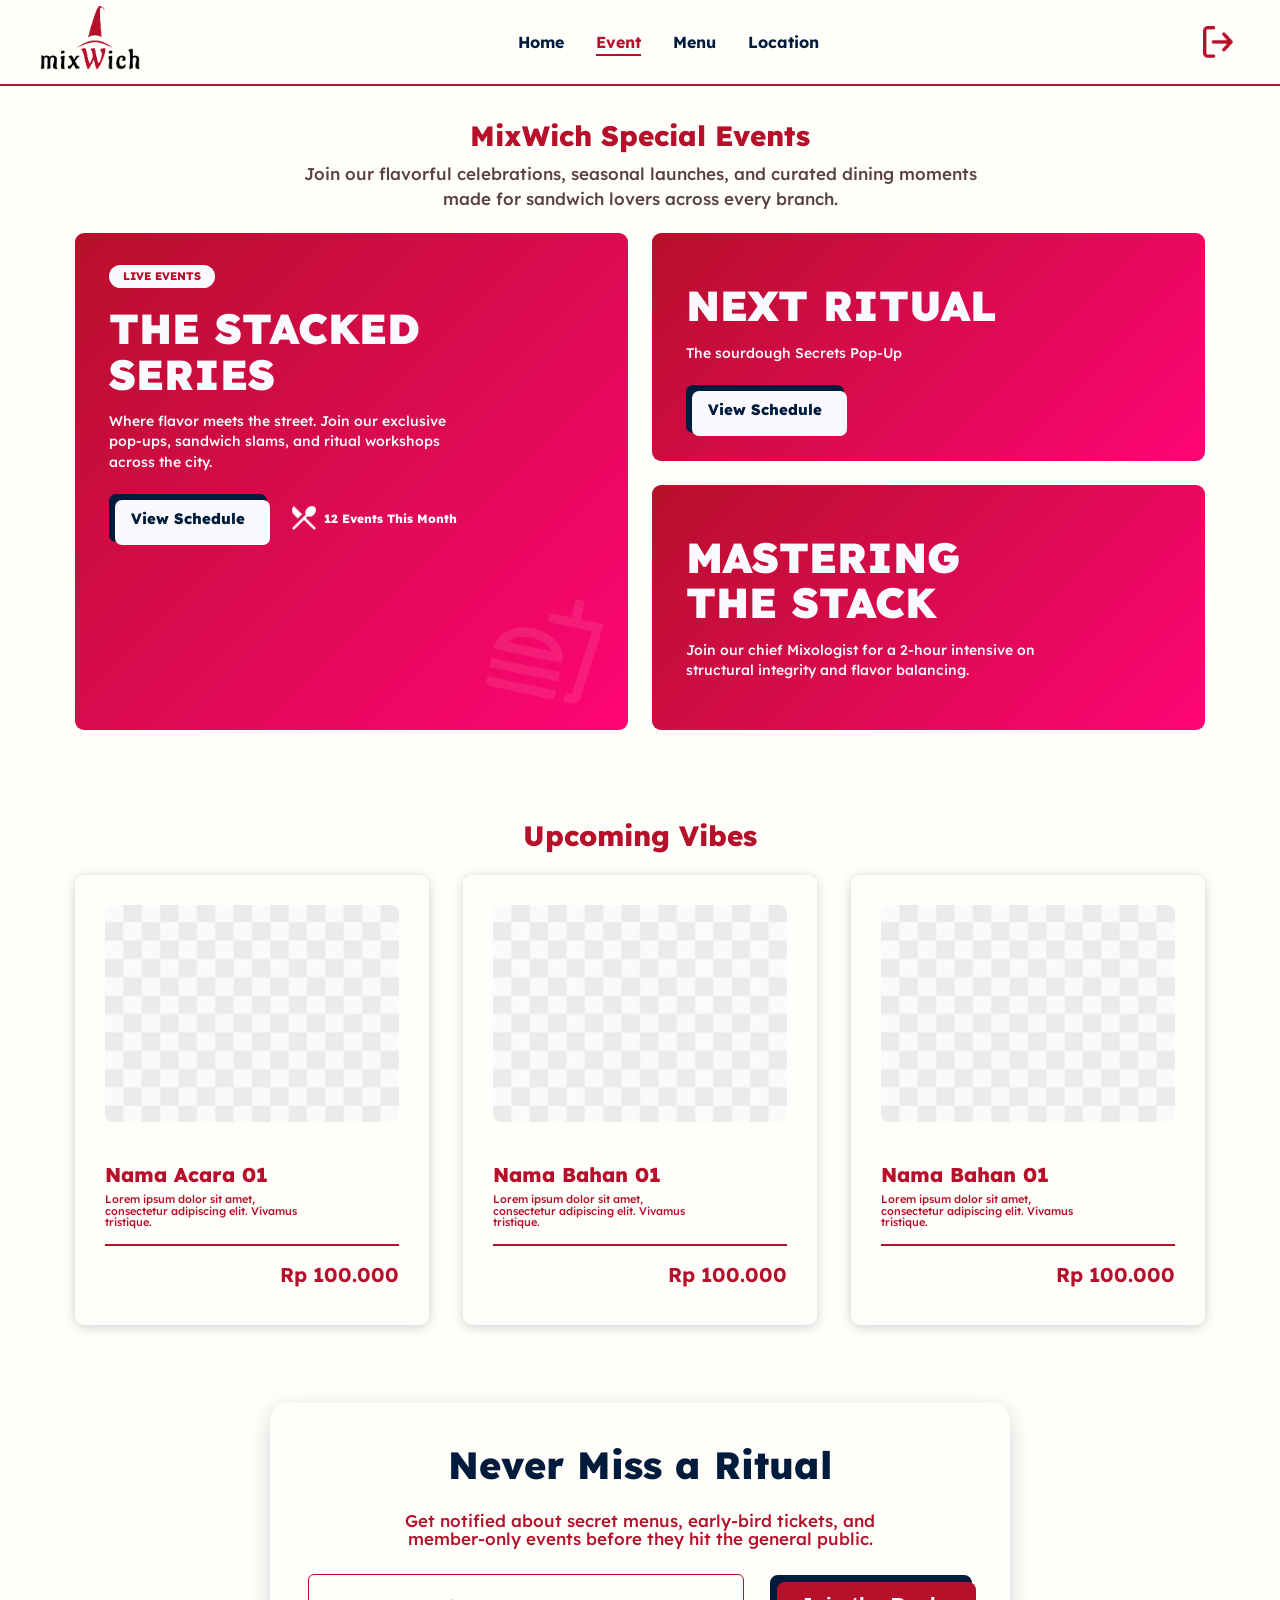
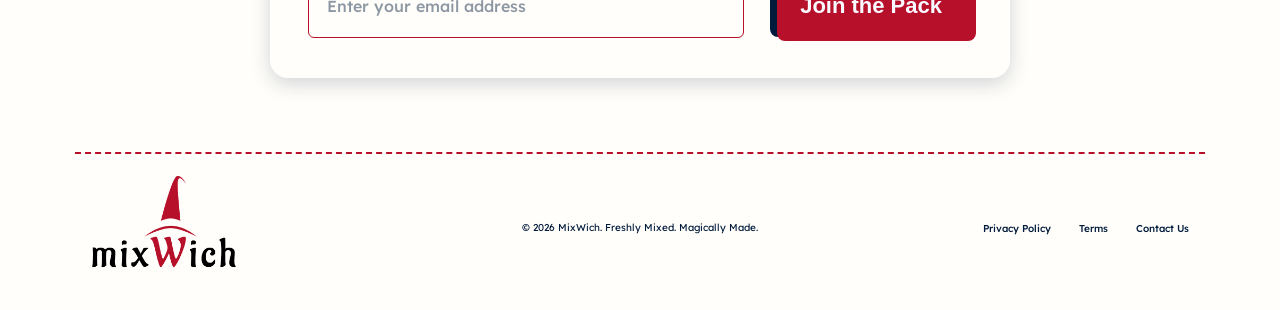
==== event.html @ 6c35c44c "first commit" ====
<!DOCTYPE html>
<html lang="en">
<head>
  <meta charset="UTF-8">
  <meta name="viewport" content="width=device-width, initial-scale=1.0">
  <title>MixWich</title>
  <link rel="icon" type="image/png" href="img/Logo.png">
  <link rel="stylesheet" href="style.css">
</head>
<body>
  <header class="site-header">
    <nav class="navbar" aria-label="Main navigation">
      <a class="brand" href="index.html" aria-label="MixWich home">
        <img src="img/Logo.png" alt="MixWich">
      </a>

      <ul class="nav-menu">
        <li><a href="index.html">Home</a></li>
        <li><a class="active" href="event.html" aria-current="page">Event</a></li>
        <li><a href="menu.html">Menu</a></li>
        <li><a href="location.html">Location</a></li>
      </ul>

      <a class="logout-link" href="login.html" aria-label="Logout">
        <img src="img/logout.png" alt="">
      </a>
    </nav>
  </header>

  <main>
    <section class="event-preview" aria-labelledby="event-preview-title">
      <div class="event-heading">
        <h2 id="event-preview-title">MixWich Special Events</h2>
        <p>
          Join our flavorful celebrations, seasonal launches, and curated dining
          moments made for sandwich lovers across every branch.
        </p>
      </div>

      <div class="event-grid">
        <article class="event-card event-card-featured">
          <span class="event-badge">Live Events</span>
          <h3>The Stacked Series</h3>
          <p>
            Where flavor meets the street. Join our exclusive pop-ups, sandwich
            slams, and ritual workshops across the city.
          </p>

          <div class="event-action-row">
            <a class="event-button" href="">View Schedule</a>
            <span class="event-note">
              <img src="img/feast.png" alt="">
              12 Events This Month
            </span>
          </div>

          <img class="event-deco" src="img/deco.png" alt="">
        </article>

        <article class="event-card">
          <h3>Next Ritual</h3>
          <p>
            The sourdough Secrets Pop-Up
          </p>
          <a class="event-button" href="">View Schedule</a>
        </article>

        <article class="event-card">
          <h3>Mastering<br>The Stack</h3>
          <p>
            Join our chief Mixologist for a 2-hour intensive on structural
            integrity and flavor balancing.
          </p>
        </article>
      </div>
    </section>

    <section class="event-list" aria-label="Available events">
        <div class="event-heading">
          <h2 id="upcoming-vibes-title">Upcoming Vibes</h2>
        </div>
      <div class="ingredient-grid eventpage">
        <article class="ingredient-card eventpage-cards">
          <img src="img/image.png" alt="Nama Bahan 01">
          <h3>Nama Acara 01</h3>
          <p>Lorem ipsum dolor sit amet, consectetur adipiscing elit. Vivamus tristique.</p>
          <hr>
          <p class="event-price">Rp 100.000</p>
        </article>
        <article class="ingredient-card eventpage-cards">
          <img src="img/image.png" alt="Nama Bahan 01">
          <h3>Nama Bahan 01</h3>
          <p>Lorem ipsum dolor sit amet, consectetur adipiscing elit. Vivamus tristique.</p>
          <hr>
          <p class="event-price">Rp 100.000</p>
        </article>
        <article class="ingredient-card eventpage-cards">
          <img src="img/image.png" alt="Nama Bahan 01">
          <h3>Nama Bahan 01</h3>
          <p>Lorem ipsum dolor sit amet, consectetur adipiscing elit. Vivamus tristique.</p>
          <hr>
          <p class="event-price">Rp 100.000</p>
        </article>
      </div>
    </section>

    <section class="ritual-signup" aria-labelledby="ritual-signup-title">
      <div class="ritual-card">
        <h2 id="ritual-signup-title">Never Miss a Ritual</h2>
        <p>
          Get notified about secret menus, early-bird tickets, and member-only
          events before they hit the general public.
        </p>

        <form class="ritual-form" action="">
          <label for="ritual-email">Email address</label>
          <input
            id="ritual-email"
            name="email"
            type="email"
            placeholder="Enter your email address"
            required
          >
          <button class="hero-button" type="submit">Join the Pack</button>
        </form>
      </div>
    </section>
  </main>

  <footer class="site-footer">
    <img src="img/Logo.png" alt="MixWich">
    <p>&copy; 2026 MixWich. Freshly Mixed. Magically Made.</p>
    <nav aria-label="Footer navigation">
      <a href="">Privacy Policy</a>
      <a href="">Terms</a>
      <a href="">Contact Us</a>
    </nav>
  </footer>

  <script src="script.js"></script>
</body>
</html>
---- style.css ----
@import url('https://fonts.googleapis.com/css2?family=Lexend:wght@100..900&display=swap');

:root {
  --color-primary: #B7102A;
  --color-primary-gradient: linear-gradient(135deg, #B7102A 0%, #FF0576 100%);
  --color-text: #001B3C;
  --color-surface: #F9F9FF;
  --color-background: #FFFEFA;
  --font-main: 'Lexend', sans-serif;
}

* {
  box-sizing: border-box;
  scroll-behavior: smooth;
}

body {
  margin: 0;
  padding-top: 86px;
  font-family: var(--font-main);
  color: var(--color-text);
  background: var(--color-background);
}

a {
  color: inherit;
  text-decoration: none;
}

.site-header {
  position: fixed;
  top: 0;
  left: 0;
  z-index: 100;
  width: 100%;
  background: var(--color-background);
}

.navbar {
  display: flex;
  align-items: center;
  justify-content: space-between;
  min-height: 86px;
  padding: 0 40px;
  background: var(--color-background);
  border-bottom: 2px solid var(--color-primary);
}

.brand {
  display: inline-flex;
  align-items: center;
}

.brand img {
  display: block;
  width: 100px;
  height: auto;
}

.nav-menu {
  display: flex;
  align-items: center;
  justify-content: center;
  gap: 32px;
  margin: 0;
  padding: 0;
  list-style: none;
}

.nav-menu a {
  position: relative;
  display: inline-flex;
  align-items: center;
  min-height: 44px;
  color: var(--color-text);
  font-size: 16px;
  font-weight: 700;
  transition: color 180ms ease;
}

.nav-menu a::after {
  position: absolute;
  left: 0;
  bottom: 8px;
  width: 100%;
  height: 2px;
  content: "";
  background: var(--color-primary);
  transform: scaleX(0);
  transform-origin: center;
  transition: transform 180ms ease;
}

.nav-menu a:hover,
.nav-menu a:focus-visible,
.nav-menu a.active {
  color: var(--color-primary);
}

.nav-menu a:hover::after,
.nav-menu a:focus-visible::after,
.nav-menu a.active::after {
  transform: scaleX(1);
}

.logout-link {
  display: inline-flex;
  align-items: center;
  justify-content: center;
  width: 44px;
  height: 44px;
  border-radius: 6px;
}

.logout-link img {
  display: block;
  width: 32px;
  height: 32px;
  object-fit: contain;
}

.hero {
  display: grid;
  grid-template-columns: minmax(280px, 0.95fr) minmax(360px, 1.05fr);
  align-items: center;
  gap: 56px;
  min-height: calc(100vh - 86px);
  padding: 54px 72px 64px;
  background: var(--color-background);
}

.hero-content {
  max-width: 520px;
}

.hero-logo {
  display: block;
  width: 240px;
  height: auto;
  margin-bottom: 22px;
}

.hero h1 {
  margin: 0 0 12px;
  color: var(--color-text);
  font-size: clamp(44px, 5vw, 70px);
  line-height: 0.98;
  font-weight: 800;
  letter-spacing: 0;
}

.hero p {
  max-width: 520px;
  margin: 0 0 50px;
  color: #5a4141;
  font-size: 17px;
  line-height: 1.55;
  font-weight: 400;
}

.hero-button {
  position: relative;
  z-index: 0;
  display: inline-flex;
  align-items: center;
  justify-content: center;
  min-width: 196px;
  min-height: 60px;
  padding: 16px 28px;
  border: 2px solid var(--color-text);
  border-radius: 8px;
  color: var(--color-surface);
  background: var(--color-text);
  font-size: 22px;
  font-weight: 800;
  isolation: isolate;
  transition: transform 180ms ease;
}

.hero-button::after {
  position: absolute;
  inset: 5px -6px -6px 5px;
  z-index: -1;
  border-radius: 8px;
  content: "";
  background: var(--color-primary);
  transition: transform 180ms ease;
}

.hero-button:hover,
.hero-button:focus-visible {
  transform: translate(2px, 2px);
}

.hero-button:hover::after,
.hero-button:focus-visible::after {
  transform: translate(-3px, -3px);
}

.hero-visual {
  position: relative;
  display: flex;
  align-items: center;
  justify-content: center;
  min-height: 520px;
}

.hero-frame {
  position: relative;
  width: min(100%, 480px);
  aspect-ratio: 0.78;
  border: 6px solid var(--color-primary);
  border-radius: 24px;
  background: var(--color-primary-gradient);
  overflow: hidden;
}

.hero-frame::before {
  position: absolute;
  inset: 10px;
  border: 5px solid var(--color-surface);
  border-radius: 16px;
  content: "";
}

.hero-frame img {
  position: absolute;
  right: -16%;
  bottom: -2%;
  z-index: 1;
  width: 122%;
  height: 108%;
  object-fit: cover;
  object-position: center bottom;
}

.hero-bubble {
  position: absolute;
  z-index: 2;
  display: block;
  border-radius: 50%;
  background: radial-gradient(circle at 34% 35%, #ff0576 0 18%, #e6005a 42%, #c90035 100%);
}

.hero-bubble-large {
  right: 6%;
  bottom: 4%;
  width: 158px;
  height: 158px;
  box-shadow: 0 0 0 12px #ff0576;
}

.hero-bubble-medium {
  left: 9%;
  top: 23%;
  width: 112px;
  height: 112px;
  box-shadow: 0 0 0 14px #e6005a;
}

.hero-bubble-small {
  left: 18%;
  bottom: 22%;
  width: 50px;
  height: 50px;
  box-shadow: 0 0 0 10px #e6005a;
}

.about {
  padding: 72px 24px 76px;
  background: var(--color-background);
}

.about-content {
  max-width: 860px;
  margin: 0 auto;
  text-align: center;
}

.about-logo {
  display: block;
  width: min(330px, 72vw);
  height: auto;
  margin: 0 auto 34px;
}

.about h2 {
  position: absolute;
  width: 1px;
  height: 1px;
  margin: -1px;
  padding: 0;
  overflow: hidden;
  clip: rect(0, 0, 0, 0);
  white-space: nowrap;
  border: 0;
}

.about p {
  max-width: 800px;
  margin: 0 auto 30px;
  color: #5a4141;
  font-size: 18px;
  line-height: 1.45;
  font-weight: 500;
}

.about-badges {
  display: flex;
  flex-wrap: wrap;
  justify-content: center;
  gap: 18px 16px;
}

.about-badges span {
  display: inline-flex;
  align-items: center;
  justify-content: center;
  min-height: 56px;
  padding: 14px 28px;
  border-radius: 5px;
  color: var(--color-surface);
  background: var(--color-primary-gradient);
  box-shadow: 0 8px 16px rgba(183, 16, 42, 0.16);
  font-size: 20px;
  font-weight: 800;
  transition: transform 180ms ease, box-shadow 180ms ease, filter 180ms ease;
}

.about-badges span:hover,
.about-badges span:focus-visible {
  transform: translateY(-4px) scale(1.02);
  box-shadow: 0 12px 22px rgba(183, 16, 42, 0.24);
  filter: saturate(1.08);
}

.menu-preview {
  padding: 34px 40px 86px;
  background: var(--color-background);
}

.menu-preview h2 {
  max-width: 1130px;
  margin: 0 auto 22px;
  color: var(--color-primary);
  font-size: 28px;
  line-height: 1.15;
  font-weight: 800;
}

.recommendation-grid {
  display: grid;
  grid-template-columns: repeat(2, minmax(280px, 1fr));
  gap: 24px 38px;
  max-width: 1130px;
  margin: 0 auto 30px;
}

.recommendation-card {
  position: relative;
  display: grid;
  grid-template-columns: 110px 1fr 28px;
  align-items: center;
  gap: 18px;
  min-height: 130px;
  padding: 16px 18px;
  border-radius: 8px;
  color: var(--color-surface);
  background: var(--color-primary);
  transition: transform 180ms ease, box-shadow 180ms ease;
}

.recommendation-card:hover {
  transform: translateY(-3px);
  box-shadow: 0 12px 22px rgba(183, 16, 42, 0.2);
}

.recommendation-card img {
  display: block;
  width: 110px;
  height: 96px;
  object-fit: cover;
}

.recommendation-card h3,
.ingredient-card h3 {
  margin: 0;
  font-size: 20px;
  line-height: 1.1;
  font-weight: 800;
  padding-top: 20px;
}

.recommendation-card p {
  margin: 8px 0 0;
  max-width: 230px;
  font-size: 11px;
  line-height: 1.05;
  font-weight: 500;
}

.recommendation-card a {
  display: inline-flex;
  align-items: center;
  justify-content: center;
  width: 28px;
  height: 38px;
  transition: transform 180ms ease;
}

.recommendation-card a:hover,
.recommendation-card a:focus-visible {
  transform: translateX(3px);
}

.recommendation-card a span {
  display: block;
  width: 0;
  height: 0;
  border-top: 9px solid transparent;
  border-bottom: 9px solid transparent;
  border-left: 13px solid var(--color-surface);
}

.menu-preview .craft-title {
  margin-top: 20px;
  margin-bottom: 18px;
}

.ingredient-grid {
  display: grid;
  grid-template-columns: repeat(3, minmax(190px, 1fr));
  gap: 26px 34px;
  max-width: 1130px;
  margin: 0 auto;
}

.ingredient-card {
  min-height: 450px;
  padding: 30px;
  border-radius: 9px;
  color: var(--color-primary);
  background: var(--color-background);
  box-shadow: 0 2px 11px rgba(0, 27, 60, 0.2);
  transition: transform 180ms ease, box-shadow 180ms ease;
}

.ingredient-card:hover {
  transform: translateY(-4px);
  box-shadow: 0 12px 22px rgba(0, 27, 60, 0.18);
}

.ingredient-card img {
  display: block;
  width: 100%;
  aspect-ratio: 1.35;
  margin-bottom: 22px;
  border-radius: 8px;
  object-fit: cover;
}

.ingredient-card p {
  max-width: 210px;
  margin: 8px 0 0;
  font-size: 11px;
  line-height: 1.05;
  font-weight: 500;
}

.event-preview {
  padding: 34px 40px 90px;
  background: var(--color-background);
}

.event-heading {
  max-width: 1130px;
  margin: 0 auto 22px;
  text-align: center;
}

.event-heading h2 {
  margin: 0 0 10px;
  color: var(--color-primary);
  font-size: 28px;
  line-height: 1.15;
  font-weight: 800;
  text-align: center;
}

.event-heading p {
  max-width: 680px;
  margin: auto;
  color: #5a4141;
  font-size: 17px;
  line-height: 1.45;
  font-weight: 500;
}

.event-grid {
  display: grid;
  grid-template-columns: minmax(330px, 1fr) minmax(330px, 1fr);
  grid-template-rows: repeat(2, minmax(170px, auto));
  gap: 24px;
  max-width: 1130px;
  margin: 0 auto;
}

.event-card {
  position: relative;
  display: flex;
  flex-direction: column;
  justify-content: flex-start;
  min-height: 172px;
  padding: 32px 34px 28px;
  overflow: hidden;
  border-radius: 9px;
  color: var(--color-surface);
  background: var(--color-primary-gradient);
  transition: transform 180ms ease, box-shadow 180ms ease;
}

.event-card:hover {
  transform: translateY(-4px);
  box-shadow: 0 14px 24px rgba(183, 16, 42, 0.22);
}

.event-card-featured {
  grid-row: span 2;
  min-height: 368px;
  background: var(--color-primary-gradient);
}

.event-badge {
  align-self: flex-start;
  padding: 6px 14px;
  border-radius: 999px;
  color: var(--color-primary);
  background: var(--color-surface);
  font-size: 11px;
  line-height: 1;
  font-weight: 800;
  text-transform: uppercase;
}

.event-card h3 {
  position: relative;
  z-index: 1;
  margin: 18px 0 14px;
  color: var(--color-surface);
  font-size: clamp(30px, 4vw, 42px);
  line-height: 1.08;
  font-weight: 900;
  text-transform: uppercase;
}

.event-card p {
  position: relative;
  z-index: 1;
  max-width: 360px;
  margin: 0 0 22px;
  font-size: 14px;
  line-height: 1.45;
  font-weight: 500;
}

.event-action-row {
  position: relative;
  z-index: 1;
  display: flex;
  align-items: center;
  gap: 25px;
}

.event-button {
  position: relative;
  z-index: 0;
  display: inline-flex;
  align-items: center;
  justify-content: center;
  min-height: 48px;
  min-width: 156px;
  padding: 12px 20px;
  border: 2px solid var(--color-text);
  border-radius: 7px;
  color: var(--color-text);
  background: var(--color-text);
  font-size: 15px;
  font-weight: 800;
  isolation: isolate;
  transition: transform 180ms ease;
}

.event-card > .event-button {
  align-self: flex-start;
  margin-top: auto;
}

.event-button::after {
  position: absolute;
  inset: 4px -5px -5px 4px;
  z-index: -1;
  border-radius: 7px;
  content: "";
  background: var(--color-surface);
  transition: transform 180ms ease;
}

.event-button:hover,
.event-button:focus-visible {
  transform: translate(2px, 2px);
}

.event-button:hover::after,
.event-button:focus-visible::after {
  transform: translate(-3px, -3px);
}

.event-note {
  display: inline-flex;
  align-items: center;
  gap: 8px;
  color: var(--color-surface);
  font-size: 12px;
  font-weight: 800;
}

.event-note img {
  width: 24px;
  height: 24px;
  object-fit: contain;
}

.event-deco {
  position: absolute;
  right: 16px;
  bottom: 18px;
  width: 132px;
  opacity: 0.35;
  height: auto;
  pointer-events: none;
}

.location-preview {
  position: relative;
  display: grid;
  grid-template-columns: auto minmax(0, 1130px) auto;
  align-items: center;
  gap: 14px;
  padding: 20px 0 76px;
  overflow: hidden;
  background: var(--color-background);
}

.location-carousel {
  display: flex;
  gap: 38px;
  min-width: 0;
  margin: 0;
  padding: 0 16px 16px;
  overflow-x: auto;
  scroll-snap-type: x mandatory;
  scrollbar-width: none;
}

.location-carousel::-webkit-scrollbar {
  display: none;
}

.location-card {
  display: grid;
  grid-template-columns: minmax(220px, 1.05fr) minmax(180px, 0.9fr);
  align-items: center;
  gap: 34px;
  flex: 0 0 min(700px, 84vw);
  min-height: 230px;
  padding: 28px;
  border-radius: 13px;
  background: var(--color-background);
  box-shadow: 0 4px 16px rgba(0, 27, 60, 0.18);
  scroll-snap-align: start;
  transition: transform 180ms ease, box-shadow 180ms ease;
}

.carousel-button {
  position: relative;
  z-index: 1;
  display: inline-flex;
  align-items: center;
  justify-content: center;
  width: 44px;
  height: 44px;
  border: 2px solid var(--color-primary);
  border-radius: 999px;
  color: var(--color-primary);
  background: var(--color-background);
  cursor: pointer;
  transition: transform 180ms ease, background 180ms ease;
}

.carousel-button:hover,
.carousel-button:focus-visible {
  transform: translateY(-2px);
  background: var(--color-surface);
}

.carousel-button span {
  display: block;
  width: 11px;
  height: 11px;
  border-top: 3px solid currentColor;
  border-right: 3px solid currentColor;
}

.carousel-button-prev {
  justify-self: end;
}

.carousel-button-prev span {
  transform: rotate(-135deg);
}

.carousel-button-next {
  justify-self: start;
}

.carousel-button-next span {
  transform: rotate(45deg);
}

.location-page {
  max-width: 1130px;
  margin: 0 auto;
  padding: 48px 24px 70px;
  background: var(--color-background);
}

.location-page h1 {
  margin: 0 0 44px;
  color: #970057;
  font-size: 34px;
  line-height: 1.1;
  font-weight: 800;
}

.location-page-list {
  display: grid;
  gap: 28px;
}

.location-page-card {
  padding: 28px;
  border-radius: 12px;
  background: var(--color-background);
  box-shadow: 0 4px 14px rgba(0, 27, 60, 0.18);
  transition: transform 180ms ease, box-shadow 180ms ease;
}

.location-page-card:hover {
  transform: translateY(-3px);
  box-shadow: 0 14px 24px rgba(0, 27, 60, 0.16);
}

.location-page-card > img {
  display: block;
  width: 100%;
  aspect-ratio: 4.2;
  border-radius: 14px;
  object-fit: cover;
}

.location-page-info {
  padding-top: 22px;
  color: var(--color-primary);
}

.location-page-info h2 {
  margin: 0 0 18px;
  font-size: 24px;
  line-height: 1.1;
  font-weight: 800;
}

.location-page-info p {
  margin: 0 0 6px;
  font-size: 13px;
  line-height: 1.25;
  font-weight: 500;
}

.location-card:hover {
  transform: translateY(-4px);
  box-shadow: 0 14px 26px rgba(0, 27, 60, 0.16);
}

.location-image {
  display: block;
  width: 100%;
  aspect-ratio: 1.62;
  border-radius: 14px;
  object-fit: cover;
}

.location-info h2 {
  margin: 0 0 18px;
  color: var(--color-primary);
  font-size: 28px;
  line-height: 1.1;
  font-weight: 800;
}

.location-info p {
  margin: 0 0 8px;
  color: var(--color-primary);
  font-size: 14px;
  line-height: 1.3;
  font-weight: 500;
}

.location-time {
  display: inline-flex;
  align-items: center;
  gap: 6px;
  color: var(--color-primary);
  font-size: 14px;
  font-weight: 500;
}

.location-time img {
  width: 16px;
  height: 16px;
  object-fit: contain;
}

.eventpage {
  margin-bottom: 50px;
}

.event-list {
  padding: 0 40px;
  background: var(--color-background);
}

.eventpage-cards hr{
  border: solid var(--color-primary) 1px;
  margin-top: 15px;
}

.event-price{
  color: var(--color-primary);
  max-width: none !important;
  font-weight: 700 !important; 
  font-size: 20px !important;
  text-align-last: right;
  padding-top: 10px;
}

.ritual-signup {
  padding: 28px 24px 74px;
  background: var(--color-background);
}

.ritual-card {
  max-width: 740px;
  margin: 0 auto;
  padding: 42px 38px 40px;
  border-radius: 18px;
  background: var(--color-background);
  box-shadow: 0 6px 20px rgba(0, 27, 60, 0.18);
  text-align: center;
}

.ritual-card h2 {
  margin: 0 0 26px;
  color: var(--color-text);
  font-size: 38px;
  line-height: 1.1;
  font-weight: 800;
}

.ritual-card p {
  max-width: 500px;
  margin: 0 auto 26px;
  color: var(--color-primary);
  font-size: 17px;
  line-height: 1.05;
  font-weight: 500;
}

.ritual-form {
  display: grid;
  grid-template-columns: minmax(240px, 1fr) auto;
  gap: 26px;
  align-items: center;
}

.ritual-form label {
  position: absolute;
  width: 1px;
  height: 1px;
  margin: -1px;
  padding: 0;
  overflow: hidden;
  clip: rect(0, 0, 0, 0);
  white-space: nowrap;
  border: 0;
}

.ritual-form input {
  width: 100%;
  min-height: 64px;
  padding: 0 18px;
  border: 1.5px solid var(--color-primary);
  border-radius: 6px;
  color: var(--color-text);
  background: var(--color-background);
  font: 500 16px/1 var(--font-main);
  outline: none;
  transition: border-color 180ms ease, box-shadow 180ms ease;
}

.ritual-form input::placeholder {
  color: rgba(0, 27, 60, 0.45);
}

.ritual-form input:focus {
  border-color: #ff0576;
  box-shadow: 0 0 0 4px rgba(183, 16, 42, 0.12);
}

.site-footer {
  display: grid;
  grid-template-columns: 1fr auto 1fr;
  align-items: center;
  gap: 24px;
  max-width: 1130px;
  margin: 0 auto;
  padding: 22px 16px 30px;
  border-top: 2px dashed var(--color-primary);
  background: var(--color-background);
}

.site-footer img {
  display: block;
  width: 145px;
  height: auto;
}

.site-footer p {
  margin: 0;
  color: var(--color-text);
  font-size: 10px;
  line-height: 1.4;
  text-align: center;
}

.site-footer nav {
  display: flex;
  align-items: center;
  justify-content: flex-end;
  gap: 28px;
}

.site-footer a {
  color: var(--color-text);
  font-size: 10px;
  font-weight: 500;
  transition: color 180ms ease;
}

.site-footer a:hover,
.site-footer a:focus-visible {
  color: var(--color-primary);
}

.login-page-body {
  background: var(--color-background);
}

.login-header {
  border-bottom: 0;
}

.login-navbar {
  display: flex;
  align-items: center;
  justify-content: space-between;
  min-height: 86px;
  padding: 0 40px;
  background: var(--color-background);
  border-bottom: 2px solid var(--color-primary);
}

.login-brand img {
  width: 120px;
}

.login-nav-action {
  display: inline-flex;
  align-items: center;
  gap: 22px;
  color: #000000;
  font-size: 15px;
  font-weight: 800;
}

.login-nav-action a {
  color: var(--color-primary);
  text-decoration: underline;
  text-underline-offset: 3px;
}

.login-main {
  min-height: calc(100vh - 86px);
  padding: 54px 70px;
  background: var(--color-background);
}

.login-hero {
  display: grid;
  grid-template-columns: minmax(280px, 1fr) minmax(360px, 480px);
  align-items: center;
  gap: 70px;
  max-width: 1040px;
  min-height: calc(100vh - 194px);
  margin: 0 auto;
}

.login-showcase {
  display: grid;
  justify-items: center;
}

.login-showcase-logo {
  display: block;
  width: min(300px, 80%);
  height: auto;
  margin-bottom: 18px;
}

.login-showcase-image {
  display: block;
  width: min(300px, 80%);
  aspect-ratio: 1.25;
  border-radius: 14px;
  object-fit: cover;
}

.login-card {
  padding: 38px 50px 46px;
  border-radius: 16px;
  background: var(--color-background);
  box-shadow: 0 6px 18px rgba(0, 27, 60, 0.2);
}

.login-card h1 {
  margin: 0 0 10px;
  color: var(--color-primary);
  font-size: 28px;
  line-height: 1.1;
  font-weight: 800;
}

.login-card > p {
  margin: 0 0 28px;
  color: var(--color-primary);
  font-size: 16px;
  line-height: 1.3;
  font-weight: 500;
}

.login-form {
  display: grid;
  gap: 14px;
}

.login-form-row {
  display: grid;
  grid-template-columns: 1fr 1fr;
  gap: 28px;
}

.form-field {
  display: grid;
  gap: 7px;
}

.form-field label {
  color: var(--color-primary);
  font-size: 15px;
  line-height: 1.1;
  font-weight: 800;
}

.form-field input,
.form-field select {
  width: 100%;
  min-height: 32px;
  padding: 6px 10px;
  border: 1.5px solid var(--color-primary);
  border-radius: 4px;
  color: var(--color-text);
  background: var(--color-background);
  font: 500 13px/1.2 var(--font-main);
  outline: none;
  transition: border-color 180ms ease, box-shadow 180ms ease;
}

.form-field select {
  appearance: auto;
}

.form-field input::placeholder {
  color: rgba(0, 27, 60, 0.56);
}

.form-field input:focus,
.form-field select:focus {
  border-color: #ff0576;
  box-shadow: 0 0 0 3px rgba(183, 16, 42, 0.12);
}

.form-field.is-invalid input,
.form-field.is-invalid select {
  border-color: #ff0576;
  background: rgba(255, 5, 118, 0.04);
}

.field-error {
  min-height: 13px;
  color: #ff0576;
  font-size: 11px;
  line-height: 1.15;
  font-weight: 600;
}

.password-field {
  position: relative;
}

.password-field input {
  padding-right: 44px;
}

.password-toggle {
  position: absolute;
  top: 50%;
  right: 10px;
  display: inline-flex;
  align-items: center;
  justify-content: center;
  width: 26px;
  height: 22px;
  padding: 0;
  border: 0;
  background: transparent;
  cursor: pointer;
  transform: translateY(-50%);
}

.password-toggle span {
  position: relative;
  display: block;
  width: 24px;
  height: 14px;
  border: 1.5px solid var(--color-primary);
  border-radius: 50%;
}

.password-toggle span::after {
  position: absolute;
  top: 50%;
  left: 50%;
  width: 6px;
  height: 6px;
  border-radius: 50%;
  content: "";
  background: var(--color-primary);
  transform: translate(-50%, -50%);
}

.login-submit {
  position: relative;
  z-index: 0;
  display: inline-flex;
  align-items: center;
  justify-content: center;
  width: 100%;
  min-height: 40px;
  margin-top: 2px;
  padding: 10px 18px;
  border: 2px solid var(--color-primary);
  border-radius: 8px;
  color: var(--color-surface);
  background: var(--color-text);
  font: 800 15px/1 var(--font-main);
  cursor: pointer;
  isolation: isolate;
  transition: transform 180ms ease;
}

.login-submit::after {
  position: absolute;
  inset: 4px -5px -5px 4px;
  z-index: -1;
  border-radius: 8px;
  content: "";
  background: var(--color-primary);
  transition: transform 180ms ease;
}

.login-submit:hover,
.login-submit:focus-visible {
  transform: translate(2px, 2px);
}

.login-submit:hover::after,
.login-submit:focus-visible::after {
  transform: translate(-3px, -3px);
}

.form-message {
  min-height: 17px;
  margin: 2px 0 0;
  color: var(--color-primary);
  font-size: 12px;
  line-height: 1.3;
  font-weight: 700;
  text-align: center;
}

.login-card .login-card-footer {
  margin: 38px 0 0;
  color: var(--color-primary);
  font-size: 15px;
  line-height: 1.25;
  text-align: center;
}

.login-card-footer a {
  color: var(--color-primary);
  font-weight: 800;
  text-decoration: underline;
  text-underline-offset: 3px;
}

@media (max-width: 1024px) {
  .navbar {
    padding-inline: 28px;
  }

  .event-preview {
    padding-inline: 32px;
  }

  .event-grid {
    grid-template-columns: minmax(280px, 1fr) minmax(280px, 1fr);
  }

  .event-card {
    padding: 28px;
  }

  .event-card h3 {
    font-size: clamp(28px, 4vw, 36px);
  }

  .event-list {
    padding-inline: 32px;
  }

  .eventpage.ingredient-grid {
    grid-template-columns: repeat(2, minmax(220px, 1fr));
  }

  .ritual-card {
    max-width: 720px;
  }

  .login-main {
    padding: 46px 36px;
  }

  .login-hero {
    gap: 40px;
  }

  .login-card {
    padding-inline: 34px;
  }
}

@media (max-width: 720px) {
  body {
    padding-top: 148px;
  }

  .navbar {
    flex-wrap: wrap;
    gap: 12px 20px;
    padding: 18px 24px;
  }

  .brand img {
    width: 130px;
  }

  .nav-menu {
    order: 3;
    width: 100%;
    justify-content: flex-start;
    gap: 24px;
    overflow-x: auto;
  }

  .nav-menu a {
    font-size: 15px;
  }

  .hero {
    grid-template-columns: 1fr;
    gap: 36px;
    min-height: auto;
    padding: 44px 24px 56px;
  }

  .hero-content {
    max-width: none;
  }

  .hero-logo {
    width: 190px;
  }

  .hero p {
    margin-bottom: 34px;
    font-size: 16px;
  }

  .hero-visual {
    min-height: 420px;
  }

  .hero-frame {
    width: min(100%, 360px);
  }

  .hero-bubble-large {
    right: 4%;
    width: 110px;
    height: 110px;
  }

  .hero-bubble-medium {
    left: 2%;
    width: 80px;
    height: 80px;
  }

  .about {
    padding: 52px 24px 60px;
  }

  .about-logo {
    margin-bottom: 26px;
  }

  .about p {
    font-size: 16px;
  }

  .about-badges {
    align-items: stretch;
    flex-direction: column;
  }

  .about-badges span {
    width: 100%;
    min-height: 52px;
    padding: 13px 18px;
    font-size: 17px;
  }

  .menu-preview {
    padding: 32px 24px 64px;
  }

  .menu-preview h2 {
    font-size: 24px;
  }

  .recommendation-grid,
  .ingredient-grid {
    grid-template-columns: 1fr;
  }

  .recommendation-card {
    grid-template-columns: 96px 1fr 24px;
    gap: 14px;
    padding: 14px;
  }

  .recommendation-card img {
    width: 96px;
    height: 88px;
  }

  .recommendation-card h3,
  .ingredient-card h3 {
    font-size: 18px;
  }

  .event-preview {
    padding: 32px 24px 64px;
  }

  .event-heading h2 {
    font-size: 24px;
  }

  .event-heading p {
    font-size: 16px;
  }

  .event-grid {
    grid-template-columns: 1fr;
    grid-template-rows: auto;
  }

  .event-card {
    min-height: 230px;
    padding: 28px 24px;
  }

  .event-card-featured {
    grid-row: auto;
    min-height: 330px;
  }

  .event-action-row {
    align-items: flex-start;
    flex-direction: column;
  }

  .event-deco {
    width: 100px;
  }

  .event-list {
    padding-inline: 24px;
  }

  .eventpage {
    margin-bottom: 34px;
  }

  .eventpage.ingredient-grid {
    grid-template-columns: 1fr;
  }

  .event-price {
    font-size: 18px !important;
  }

  .ritual-signup {
    padding: 18px 24px 52px;
  }

  .ritual-card {
    padding: 34px 22px 32px;
    border-radius: 15px;
  }

  .ritual-card h2 {
    margin-bottom: 18px;
    font-size: 30px;
  }

  .ritual-card p {
    font-size: 15px;
    line-height: 1.25;
  }

  .ritual-form {
    grid-template-columns: 1fr;
    gap: 18px;
  }

  .ritual-form input,
  .ritual-form button {
    min-height: 54px;
  }

  .location-preview {
    grid-template-columns: auto minmax(0, 1fr) auto;
    gap: 8px;
    padding-inline: 8px;
    padding-bottom: 52px;
  }

  .location-carousel {
    gap: 20px;
    padding-inline: 24px;
  }

  .location-card {
    grid-template-columns: 1fr;
    gap: 22px;
    flex-basis: 86vw;
    min-height: auto;
    padding: 20px;
  }

  .location-info h2 {
    font-size: 24px;
  }

  .carousel-button {
    width: 38px;
    height: 38px;
  }

  .location-page {
    padding: 34px 16px 54px;
  }

  .location-page h1 {
    margin-bottom: 28px;
    font-size: 28px;
  }

  .location-page-card {
    padding: 18px;
  }

  .location-page-card > img {
    aspect-ratio: 2.1;
  }

  .site-footer {
    grid-template-columns: 1fr;
    justify-items: center;
    text-align: center;
  }

  .site-footer nav {
    justify-content: center;
    flex-wrap: wrap;
    gap: 16px 24px;
  }

  .login-navbar {
    flex-wrap: wrap;
    gap: 12px;
    min-height: 118px;
    padding: 18px 24px;
  }

  .login-brand img {
    width: 112px;
  }

  .login-nav-action {
    width: 100%;
    justify-content: space-between;
    gap: 14px;
    font-size: 14px;
  }

  .login-main {
    padding: 38px 22px 54px;
  }

  .login-hero {
    grid-template-columns: 1fr;
    gap: 34px;
    min-height: auto;
  }

  .login-showcase-logo,
  .login-showcase-image {
    width: min(260px, 82%);
  }

  .login-card {
    padding: 32px 24px 38px;
  }

  .login-card h1 {
    font-size: 26px;
  }

  .login-form-row {
    grid-template-columns: 1fr;
    gap: 14px;
  }
}
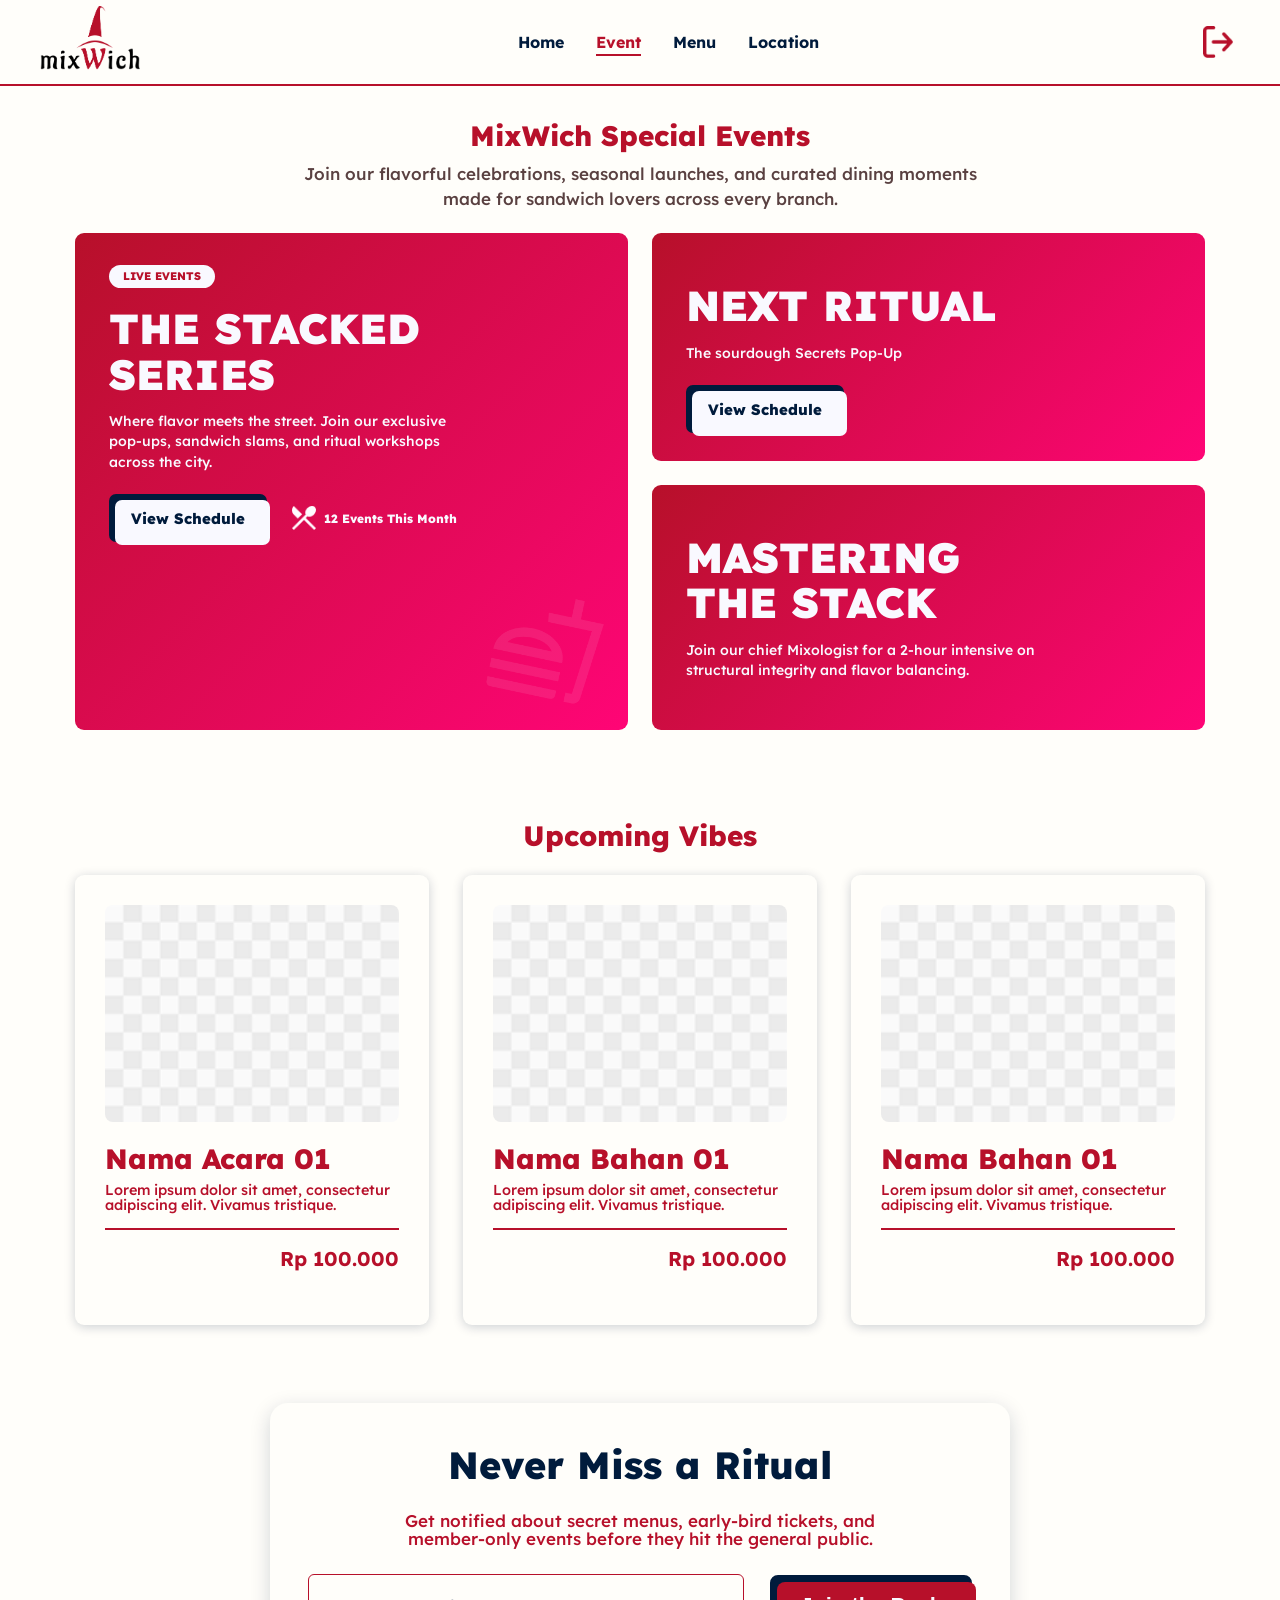
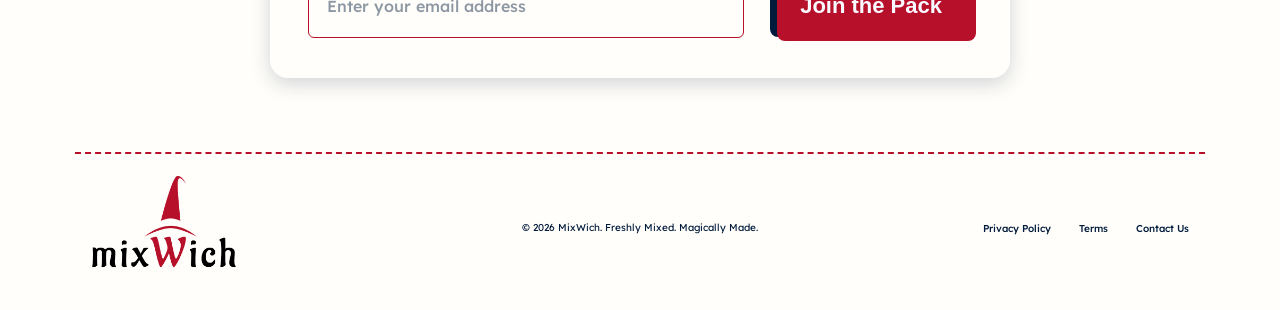
==== commit 705cd669: "fixed font on home" ====
--- a/event.html
+++ b/event.html
@@ -1,142 +1,151 @@
-<!DOCTYPE html>
+<!doctype html>
 <html lang="en">
-<head>
-  <meta charset="UTF-8">
-  <meta name="viewport" content="width=device-width, initial-scale=1.0">
-  <title>MixWich</title>
-  <link rel="icon" type="image/png" href="img/Logo.png">
-  <link rel="stylesheet" href="style.css">
-</head>
-<body>
-  <header class="site-header">
-    <nav class="navbar" aria-label="Main navigation">
-      <a class="brand" href="index.html" aria-label="MixWich home">
-        <img src="img/Logo.png" alt="MixWich">
-      </a>
+  <head>
+    <meta charset="UTF-8" />
+    <meta name="viewport" content="width=device-width, initial-scale=1.0" />
+    <title>MixWich</title>
+    <link rel="icon" type="image/png" href="img/Logo.png" />
+    <link rel="stylesheet" href="style.css" />
+  </head>
+  <body>
+    <header class="site-header">
+      <nav class="navbar" aria-label="Main navigation">
+        <a class="brand" href="home.html" aria-label="MixWich home">
+          <img src="img/Logo.png" alt="MixWich" />
+        </a>
 
-      <ul class="nav-menu">
-        <li><a href="index.html">Home</a></li>
-        <li><a class="active" href="event.html" aria-current="page">Event</a></li>
-        <li><a href="menu.html">Menu</a></li>
-        <li><a href="location.html">Location</a></li>
-      </ul>
+        <ul class="nav-menu">
+          <li><a href="home.html">Home</a></li>
+          <li>
+            <a class="active" href="event.html" aria-current="page">Event</a>
+          </li>
+          <li><a href="menu.html">Menu</a></li>
+          <li><a href="location.html">Location</a></li>
+        </ul>
 
-      <a class="logout-link" href="login.html" aria-label="Logout">
-        <img src="img/logout.png" alt="">
-      </a>
-    </nav>
-  </header>
+        <a class="logout-link" href="login.html" aria-label="Logout">
+          <img src="img/logout.png" alt="" />
+        </a>
+      </nav>
+    </header>
 
-  <main>
-    <section class="event-preview" aria-labelledby="event-preview-title">
-      <div class="event-heading">
-        <h2 id="event-preview-title">MixWich Special Events</h2>
-        <p>
-          Join our flavorful celebrations, seasonal launches, and curated dining
-          moments made for sandwich lovers across every branch.
-        </p>
-      </div>
+    <main>
+      <section class="event-preview" aria-labelledby="event-preview-title">
+        <div class="event-heading">
+          <h2 id="event-preview-title">MixWich Special Events</h2>
+          <p>
+            Join our flavorful celebrations, seasonal launches, and curated
+            dining moments made for sandwich lovers across every branch.
+          </p>
+        </div>
 
-      <div class="event-grid">
-        <article class="event-card event-card-featured">
-          <span class="event-badge">Live Events</span>
-          <h3>The Stacked Series</h3>
-          <p>
-            Where flavor meets the street. Join our exclusive pop-ups, sandwich
-            slams, and ritual workshops across the city.
-          </p>
+        <div class="event-grid">
+          <article class="event-card event-card-featured">
+            <span class="event-badge">Live Events</span>
+            <h3>The Stacked Series</h3>
+            <p>
+              Where flavor meets the street. Join our exclusive pop-ups,
+              sandwich slams, and ritual workshops across the city.
+            </p>
 
-          <div class="event-action-row">
+            <div class="event-action-row">
+              <a class="event-button" href="">View Schedule</a>
+              <span class="event-note">
+                <img src="img/feast.png" alt="" />
+                12 Events This Month
+              </span>
+            </div>
+
+            <img class="event-deco" src="img/deco.png" alt="" />
+          </article>
+
+          <article class="event-card">
+            <h3>Next Ritual</h3>
+            <p>The sourdough Secrets Pop-Up</p>
             <a class="event-button" href="">View Schedule</a>
-            <span class="event-note">
-              <img src="img/feast.png" alt="">
-              12 Events This Month
-            </span>
-          </div>
+          </article>
 
-          <img class="event-deco" src="img/deco.png" alt="">
-        </article>
+          <article class="event-card">
+            <h3>Mastering<br />The Stack</h3>
+            <p>
+              Join our chief Mixologist for a 2-hour intensive on structural
+              integrity and flavor balancing.
+            </p>
+          </article>
+        </div>
+      </section>
 
-        <article class="event-card">
-          <h3>Next Ritual</h3>
-          <p>
-            The sourdough Secrets Pop-Up
-          </p>
-          <a class="event-button" href="">View Schedule</a>
-        </article>
-
-        <article class="event-card">
-          <h3>Mastering<br>The Stack</h3>
-          <p>
-            Join our chief Mixologist for a 2-hour intensive on structural
-            integrity and flavor balancing.
-          </p>
-        </article>
-      </div>
-    </section>
-
-    <section class="event-list" aria-label="Available events">
+      <section class="event-list" aria-label="Available events">
         <div class="event-heading">
           <h2 id="upcoming-vibes-title">Upcoming Vibes</h2>
         </div>
-      <div class="ingredient-grid eventpage">
-        <article class="ingredient-card eventpage-cards">
-          <img src="img/image.png" alt="Nama Bahan 01">
-          <h3>Nama Acara 01</h3>
-          <p>Lorem ipsum dolor sit amet, consectetur adipiscing elit. Vivamus tristique.</p>
-          <hr>
-          <p class="event-price">Rp 100.000</p>
-        </article>
-        <article class="ingredient-card eventpage-cards">
-          <img src="img/image.png" alt="Nama Bahan 01">
-          <h3>Nama Bahan 01</h3>
-          <p>Lorem ipsum dolor sit amet, consectetur adipiscing elit. Vivamus tristique.</p>
-          <hr>
-          <p class="event-price">Rp 100.000</p>
-        </article>
-        <article class="ingredient-card eventpage-cards">
-          <img src="img/image.png" alt="Nama Bahan 01">
-          <h3>Nama Bahan 01</h3>
-          <p>Lorem ipsum dolor sit amet, consectetur adipiscing elit. Vivamus tristique.</p>
-          <hr>
-          <p class="event-price">Rp 100.000</p>
-        </article>
-      </div>
-    </section>
+        <div class="ingredient-grid eventpage">
+          <article class="ingredient-card eventpage-cards">
+            <img src="img/image.png" alt="Nama Bahan 01" />
+            <h3>Nama Acara 01</h3>
+            <p>
+              Lorem ipsum dolor sit amet, consectetur adipiscing elit. Vivamus
+              tristique.
+            </p>
+            <hr />
+            <p class="event-price">Rp 100.000</p>
+          </article>
+          <article class="ingredient-card eventpage-cards">
+            <img src="img/image.png" alt="Nama Bahan 01" />
+            <h3>Nama Bahan 01</h3>
+            <p>
+              Lorem ipsum dolor sit amet, consectetur adipiscing elit. Vivamus
+              tristique.
+            </p>
+            <hr />
+            <p class="event-price">Rp 100.000</p>
+          </article>
+          <article class="ingredient-card eventpage-cards">
+            <img src="img/image.png" alt="Nama Bahan 01" />
+            <h3>Nama Bahan 01</h3>
+            <p>
+              Lorem ipsum dolor sit amet, consectetur adipiscing elit. Vivamus
+              tristique.
+            </p>
+            <hr />
+            <p class="event-price">Rp 100.000</p>
+          </article>
+        </div>
+      </section>
 
-    <section class="ritual-signup" aria-labelledby="ritual-signup-title">
-      <div class="ritual-card">
-        <h2 id="ritual-signup-title">Never Miss a Ritual</h2>
-        <p>
-          Get notified about secret menus, early-bird tickets, and member-only
-          events before they hit the general public.
-        </p>
+      <section class="ritual-signup" aria-labelledby="ritual-signup-title">
+        <div class="ritual-card">
+          <h2 id="ritual-signup-title">Never Miss a Ritual</h2>
+          <p>
+            Get notified about secret menus, early-bird tickets, and member-only
+            events before they hit the general public.
+          </p>
 
-        <form class="ritual-form" action="">
-          <label for="ritual-email">Email address</label>
-          <input
-            id="ritual-email"
-            name="email"
-            type="email"
-            placeholder="Enter your email address"
-            required
-          >
-          <button class="hero-button" type="submit">Join the Pack</button>
-        </form>
-      </div>
-    </section>
-  </main>
+          <form class="ritual-form" action="">
+            <label for="ritual-email">Email address</label>
+            <input
+              id="ritual-email"
+              name="email"
+              type="email"
+              placeholder="Enter your email address"
+              required
+            />
+            <button class="hero-button" type="submit">Join the Pack</button>
+          </form>
+        </div>
+      </section>
+    </main>
 
-  <footer class="site-footer">
-    <img src="img/Logo.png" alt="MixWich">
-    <p>&copy; 2026 MixWich. Freshly Mixed. Magically Made.</p>
-    <nav aria-label="Footer navigation">
-      <a href="">Privacy Policy</a>
-      <a href="">Terms</a>
-      <a href="">Contact Us</a>
-    </nav>
-  </footer>
+    <footer class="site-footer">
+      <img src="img/Logo.png" alt="MixWich" />
+      <p>&copy; 2026 MixWich. Freshly Mixed. Magically Made.</p>
+      <nav aria-label="Footer navigation">
+        <a href="">Privacy Policy</a>
+        <a href="">Terms</a>
+        <a href="">Contact Us</a>
+      </nav>
+    </footer>
 
-  <script src="script.js"></script>
-</body>
+    <script src="script.js"></script>
+  </body>
 </html>
--- a/style.css
+++ b/style.css
@@ -1,12 +1,12 @@
-@import url('https://fonts.googleapis.com/css2?family=Lexend:wght@100..900&display=swap');
+@import url("https://fonts.googleapis.com/css2?family=Lexend:wght@100..900&display=swap");
 
 :root {
-  --color-primary: #B7102A;
-  --color-primary-gradient: linear-gradient(135deg, #B7102A 0%, #FF0576 100%);
-  --color-text: #001B3C;
-  --color-surface: #F9F9FF;
-  --color-background: #FFFEFA;
-  --font-main: 'Lexend', sans-serif;
+  --color-primary: #b7102a;
+  --color-primary-gradient: linear-gradient(135deg, #b7102a 0%, #ff0576 100%);
+  --color-text: #001b3c;
+  --color-surface: #f9f9ff;
+  --color-background: #fffefa;
+  --font-main: "Lexend", sans-serif;
 }
 
 * {
@@ -239,7 +239,12 @@
   z-index: 2;
   display: block;
   border-radius: 50%;
-  background: radial-gradient(circle at 34% 35%, #ff0576 0 18%, #e6005a 42%, #c90035 100%);
+  background: radial-gradient(
+    circle at 34% 35%,
+    #ff0576 0 18%,
+    #e6005a 42%,
+    #c90035 100%
+  );
 }
 
 .hero-bubble-large {
@@ -324,7 +329,10 @@
   box-shadow: 0 8px 16px rgba(183, 16, 42, 0.16);
   font-size: 20px;
   font-weight: 800;
-  transition: transform 180ms ease, box-shadow 180ms ease, filter 180ms ease;
+  transition:
+    transform 180ms ease,
+    box-shadow 180ms ease,
+    filter 180ms ease;
 }
 
 .about-badges span:hover,
@@ -367,7 +375,9 @@
   border-radius: 8px;
   color: var(--color-surface);
   background: var(--color-primary);
-  transition: transform 180ms ease, box-shadow 180ms ease;
+  transition:
+    transform 180ms ease,
+    box-shadow 180ms ease;
 }
 
 .recommendation-card:hover {
@@ -378,8 +388,9 @@
 .recommendation-card img {
   display: block;
   width: 110px;
-  height: 96px;
+  height: 110px;
   object-fit: cover;
+  object-position: center;
 }
 
 .recommendation-card h3,
@@ -442,7 +453,9 @@
   color: var(--color-primary);
   background: var(--color-background);
   box-shadow: 0 2px 11px rgba(0, 27, 60, 0.2);
-  transition: transform 180ms ease, box-shadow 180ms ease;
+  transition:
+    transform 180ms ease,
+    box-shadow 180ms ease;
 }
 
 .ingredient-card:hover {
@@ -459,10 +472,41 @@
   object-fit: cover;
 }
 
+.ingredient-card h3 {
+  padding-top: 0;
+  margin-bottom: 8px;
+  font-size: 1.75rem;
+  color: var(--color-primary);
+}
+
+.ingredient-subtitle {
+  margin: 0 0 16px;
+  font-size: 0.95rem;
+  color: #666;
+  line-height: 1.5;
+  font-weight: 500;
+}
+
+.ingredient-tags {
+  display: flex;
+  flex-wrap: wrap;
+  gap: 8px;
+}
+
+.ingredient-tags span {
+  background: #f3e8ff;
+  color: #6b21a8;
+  padding: 6px 12px;
+  border-radius: 999px;
+  font-size: 0.8rem;
+  font-weight: 600;
+  display: inline-block;
+}
+
 .ingredient-card p {
-  max-width: 210px;
-  margin: 8px 0 0;
-  font-size: 11px;
+  max-width: none;
+  margin: 0;
+  font-size: 0.9rem;
   line-height: 1.05;
   font-weight: 500;
 }
@@ -516,7 +560,9 @@
   border-radius: 9px;
   color: var(--color-surface);
   background: var(--color-primary-gradient);
-  transition: transform 180ms ease, box-shadow 180ms ease;
+  transition:
+    transform 180ms ease,
+    box-shadow 180ms ease;
 }
 
 .event-card:hover {
@@ -678,7 +724,9 @@
   background: var(--color-background);
   box-shadow: 0 4px 16px rgba(0, 27, 60, 0.18);
   scroll-snap-align: start;
-  transition: transform 180ms ease, box-shadow 180ms ease;
+  transition:
+    transform 180ms ease,
+    box-shadow 180ms ease;
 }
 
 .carousel-button {
@@ -694,7 +742,9 @@
   color: var(--color-primary);
   background: var(--color-background);
   cursor: pointer;
-  transition: transform 180ms ease, background 180ms ease;
+  transition:
+    transform 180ms ease,
+    background 180ms ease;
 }
 
 .carousel-button:hover,
@@ -752,7 +802,9 @@
   border-radius: 12px;
   background: var(--color-background);
   box-shadow: 0 4px 14px rgba(0, 27, 60, 0.18);
-  transition: transform 180ms ease, box-shadow 180ms ease;
+  transition:
+    transform 180ms ease,
+    box-shadow 180ms ease;
 }
 
 .location-page-card:hover {
@@ -840,15 +892,15 @@
   background: var(--color-background);
 }
 
-.eventpage-cards hr{
+.eventpage-cards hr {
   border: solid var(--color-primary) 1px;
   margin-top: 15px;
 }
 
-.event-price{
+.event-price {
   color: var(--color-primary);
   max-width: none !important;
-  font-weight: 700 !important; 
+  font-weight: 700 !important;
   font-size: 20px !important;
   text-align-last: right;
   padding-top: 10px;
@@ -915,7 +967,9 @@
   background: var(--color-background);
   font: 500 16px/1 var(--font-main);
   outline: none;
-  transition: border-color 180ms ease, box-shadow 180ms ease;
+  transition:
+    border-color 180ms ease,
+    box-shadow 180ms ease;
 }
 
 .ritual-form input::placeholder {
@@ -1102,7 +1156,9 @@
   background: var(--color-background);
   font: 500 13px/1.2 var(--font-main);
   outline: none;
-  transition: border-color 180ms ease, box-shadow 180ms ease;
+  transition:
+    border-color 180ms ease,
+    box-shadow 180ms ease;
 }
 
 .form-field select {
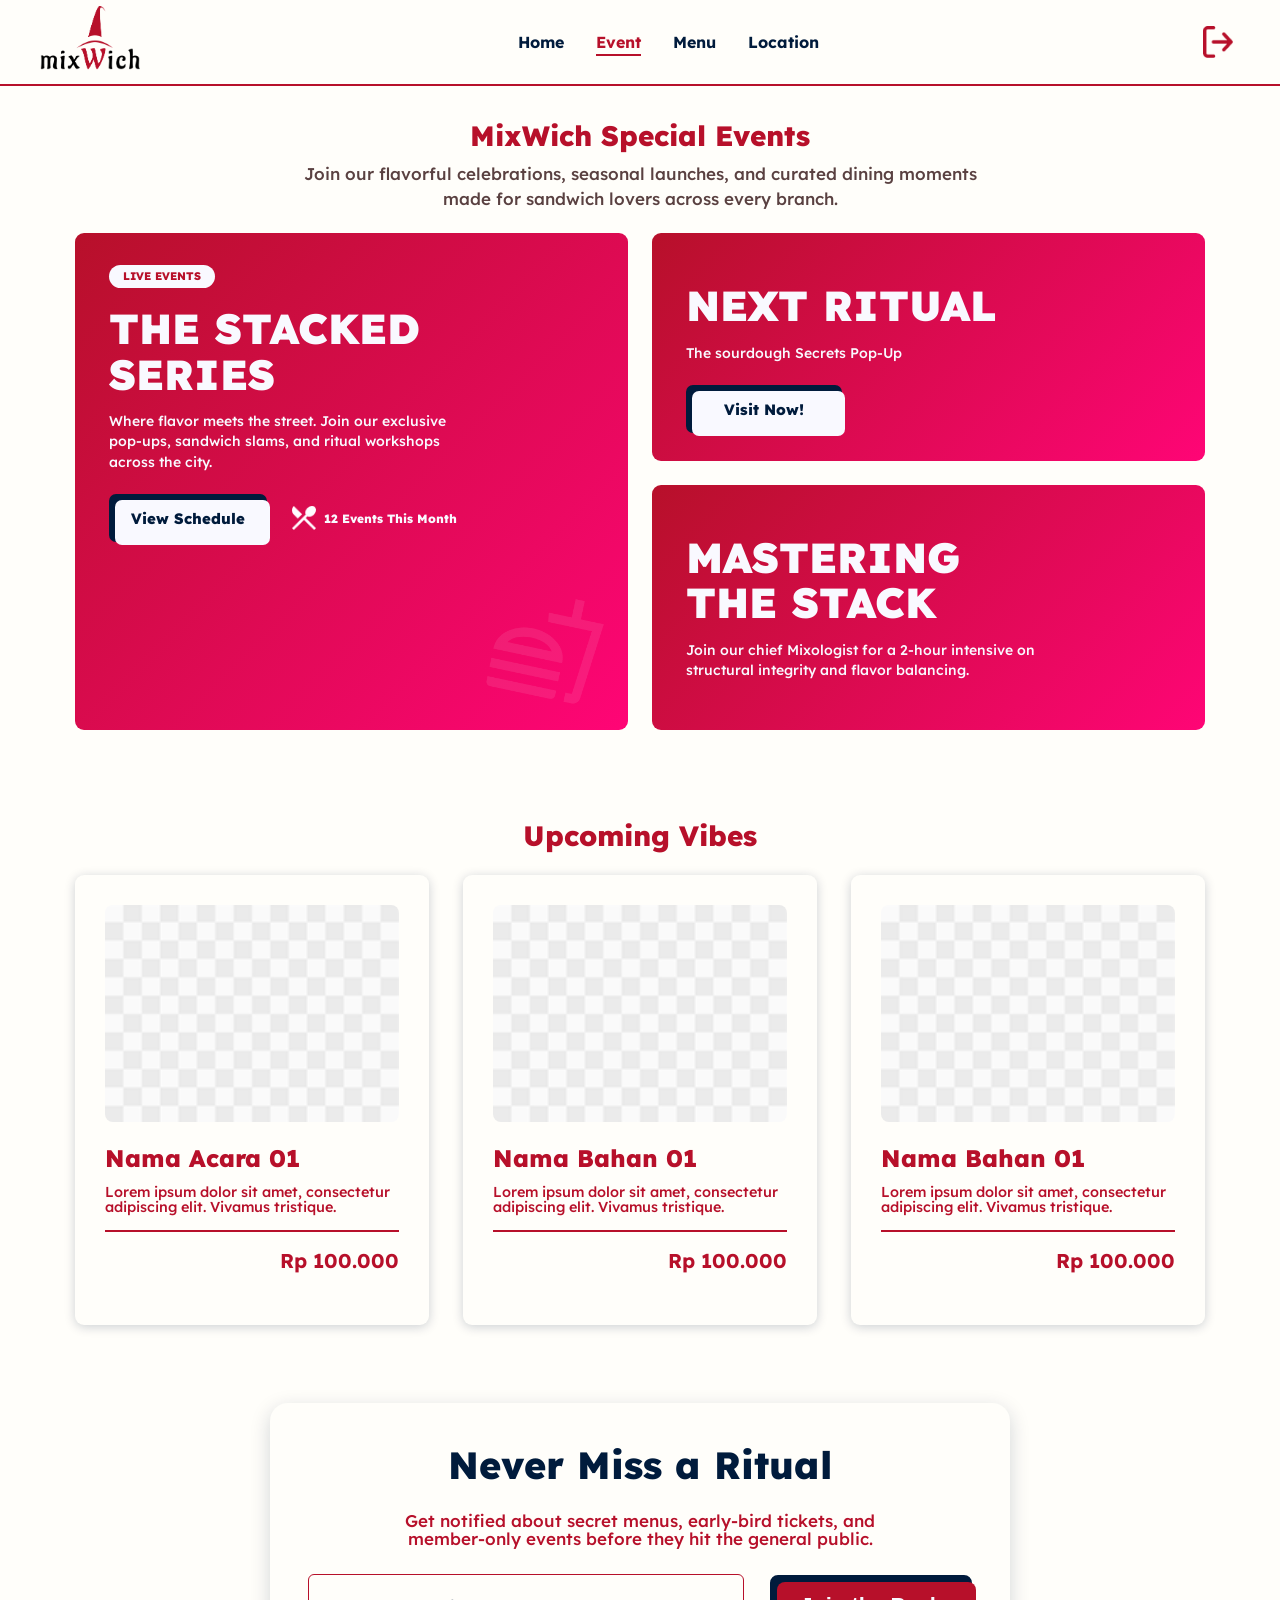
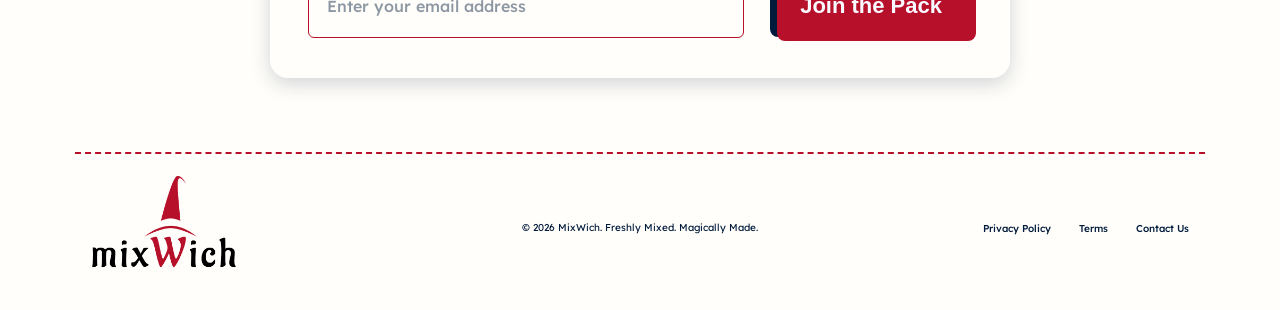
==== commit 7f3aff9b: "locations" ====
--- a/event.html
+++ b/event.html
@@ -49,7 +49,7 @@
             </p>
 
             <div class="event-action-row">
-              <a class="event-button" href="">View Schedule</a>
+              <a class="event-button" href="#eventLists">View Schedule</a>
               <span class="event-note">
                 <img src="img/feast.png" alt="" />
                 12 Events This Month
@@ -62,7 +62,7 @@
           <article class="event-card">
             <h3>Next Ritual</h3>
             <p>The sourdough Secrets Pop-Up</p>
-            <a class="event-button" href="">View Schedule</a>
+            <a class="event-button" href="">Visit Now!</a>
           </article>
 
           <article class="event-card">
@@ -75,7 +75,7 @@
         </div>
       </section>
 
-      <section class="event-list" aria-label="Available events">
+      <section id="eventLists" class="event-list" aria-label="Available events">
         <div class="event-heading">
           <h2 id="upcoming-vibes-title">Upcoming Vibes</h2>
         </div>
--- a/style.css
+++ b/style.css
@@ -338,7 +338,7 @@
 .about-badges span:hover,
 .about-badges span:focus-visible {
   transform: translateY(-4px) scale(1.02);
-  box-shadow: 0 12px 22px rgba(183, 16, 42, 0.24);
+  box-shadow: 0 12px 22px #b7102a3d;
   filter: saturate(1.08);
 }
 
@@ -382,7 +382,7 @@
 
 .recommendation-card:hover {
   transform: translateY(-3px);
-  box-shadow: 0 12px 22px rgba(183, 16, 42, 0.2);
+  box-shadow: 0 12px 22px #b7102a33;
 }
 
 .recommendation-card img {
@@ -400,6 +400,32 @@
   line-height: 1.1;
   font-weight: 800;
   padding-top: 20px;
+}
+
+.card-header {
+  display: flex;
+  justify-content: space-between;
+  align-items: flex-start;
+  gap: 12px;
+  margin-bottom: 8px;
+}
+
+.recommendation-card h3 {
+  margin: 0;
+  flex: 1;
+}
+
+.price {
+  position: absolute;
+  top: 30px;
+  right: 12px;
+  font-size: 14px;
+  font-weight: 700;
+  color: var(--color-surface);
+  background: rgba(0, 0, 0, 0.2);
+  padding: 6px 12px;
+  border-radius: 6px;
+  white-space: nowrap;
 }
 
 .recommendation-card p {
@@ -474,31 +500,33 @@
 
 .ingredient-card h3 {
   padding-top: 0;
-  margin-bottom: 8px;
-  font-size: 1.75rem;
-  color: var(--color-primary);
+  margin: 0 0 12px;
+  font-size: 1.5rem;
+  color: var(--color-primary);
+  line-height: 1.2;
+  font-weight: 800;
 }
 
 .ingredient-subtitle {
-  margin: 0 0 16px;
+  margin: 0 0 35px;
   font-size: 0.95rem;
-  color: #666;
-  line-height: 1.5;
-  font-weight: 500;
+  color: #555;
+  line-height: 1.6;
+  font-weight: 400;
 }
 
 .ingredient-tags {
   display: flex;
   flex-wrap: wrap;
-  gap: 8px;
+  gap: 10px;
 }
 
 .ingredient-tags span {
   background: #f3e8ff;
   color: #6b21a8;
-  padding: 6px 12px;
+  padding: 8px 14px;
   border-radius: 999px;
-  font-size: 0.8rem;
+  font-size: 0.85rem;
   font-weight: 600;
   display: inline-block;
 }
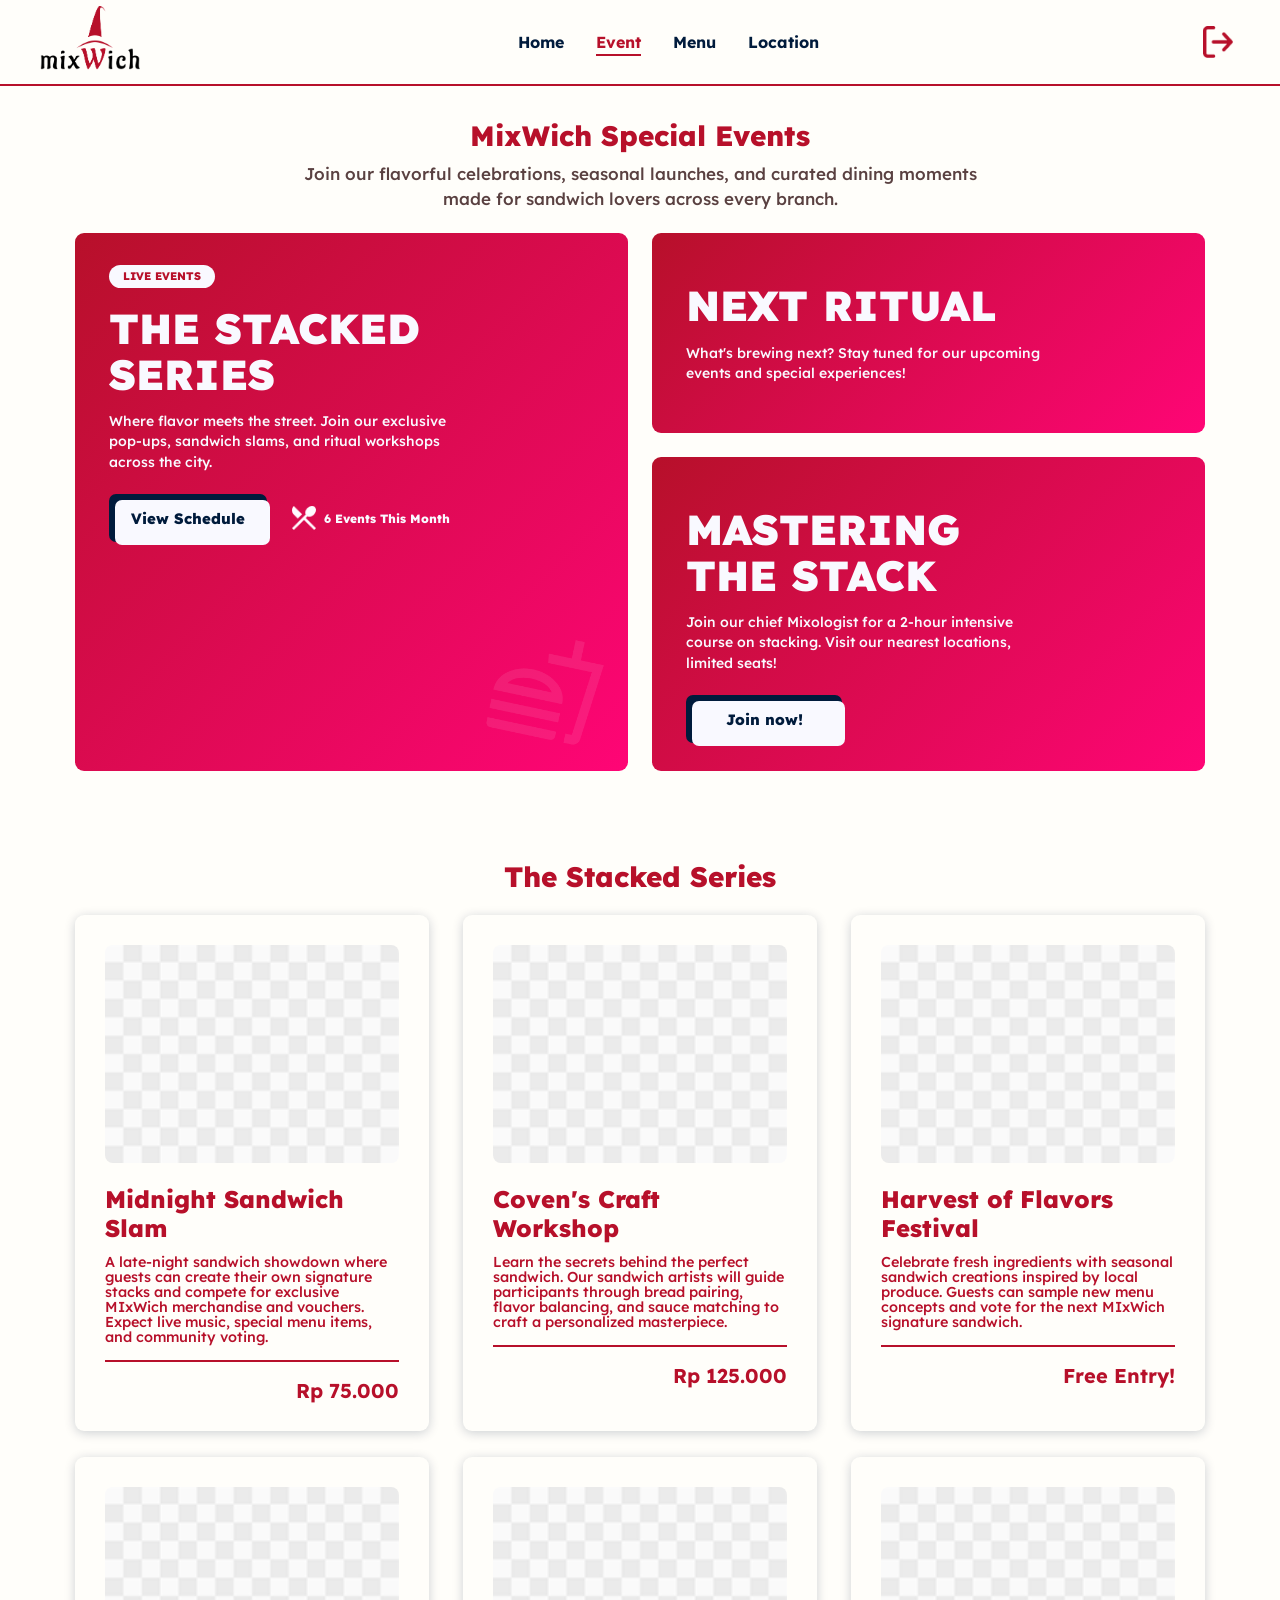
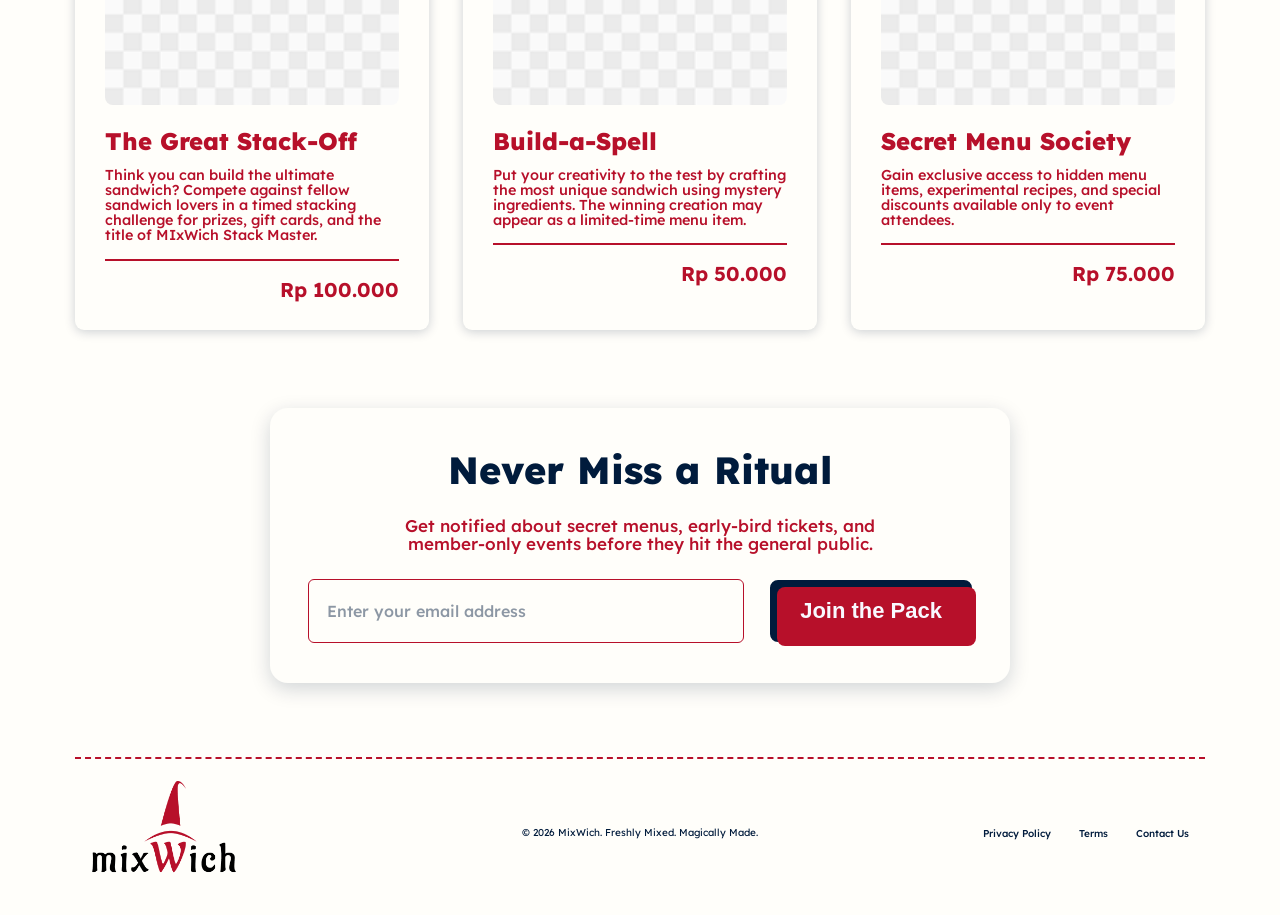
==== commit aa6963bf: "fixed event" ====
--- a/event.html
+++ b/event.html
@@ -51,8 +51,8 @@
             <div class="event-action-row">
               <a class="event-button" href="#eventLists">View Schedule</a>
               <span class="event-note">
-                <img src="img/feast.png" alt="" />
-                12 Events This Month
+                <img src="img/feast.png" alt="feast" />
+                6 Events This Month
               </span>
             </div>
 
@@ -61,54 +61,93 @@
 
           <article class="event-card">
             <h3>Next Ritual</h3>
-            <p>The sourdough Secrets Pop-Up</p>
-            <a class="event-button" href="">Visit Now!</a>
+            <p>
+              What's brewing next? Stay tuned for our upcoming events and
+              special experiences!
+            </p>
           </article>
 
           <article class="event-card">
             <h3>Mastering<br />The Stack</h3>
             <p>
-              Join our chief Mixologist for a 2-hour intensive on structural
-              integrity and flavor balancing.
+              Join our chief Mixologist for a 2-hour intensive course on
+              stacking. Visit our nearest locations, limited seats!
             </p>
+            <a class="event-button" href="">Join now!</a>
           </article>
         </div>
       </section>
 
       <section id="eventLists" class="event-list" aria-label="Available events">
         <div class="event-heading">
-          <h2 id="upcoming-vibes-title">Upcoming Vibes</h2>
+          <h2 id="upcoming-vibes-title">The Stacked Series</h2>
         </div>
         <div class="ingredient-grid eventpage">
           <article class="ingredient-card eventpage-cards">
             <img src="img/image.png" alt="Nama Bahan 01" />
-            <h3>Nama Acara 01</h3>
+            <h3>Midnight Sandwich Slam</h3>
             <p>
-              Lorem ipsum dolor sit amet, consectetur adipiscing elit. Vivamus
-              tristique.
+              A late-night sandwich showdown where guests can create their own
+              signature stacks and compete for exclusive MIxWich merchandise and
+              vouchers. Expect live music, special menu items, and community
+              voting.
+            </p>
+            <hr />
+            <p class="event-price">Rp 75.000</p>
+          </article>
+          <article class="ingredient-card eventpage-cards">
+            <img src="img/image.png" alt="Nama Bahan 01" />
+            <h3>Coven's Craft Workshop</h3>
+            <p>
+              Learn the secrets behind the perfect sandwich. Our sandwich
+              artists will guide participants through bread pairing, flavor
+              balancing, and sauce matching to craft a personalized masterpiece.
+            </p>
+            <hr />
+            <p class="event-price">Rp 125.000</p>
+          </article>
+          <article class="ingredient-card eventpage-cards">
+            <img src="img/image.png" alt="Nama Bahan 01" />
+            <h3>Harvest of Flavors Festival</h3>
+            <p>
+              Celebrate fresh ingredients with seasonal sandwich creations
+              inspired by local produce. Guests can sample new menu concepts and
+              vote for the next MIxWich signature sandwich.
+            </p>
+            <hr />
+            <p class="event-price">Free Entry!</p>
+          </article>
+          <article class="ingredient-card eventpage-cards">
+            <img src="img/image.png" alt="Nama Bahan 01" />
+            <h3>The Great Stack-Off</h3>
+            <p>
+              Think you can build the ultimate sandwich? Compete against fellow
+              sandwich lovers in a timed stacking challenge for prizes, gift
+              cards, and the title of MIxWich Stack Master.
             </p>
             <hr />
             <p class="event-price">Rp 100.000</p>
           </article>
           <article class="ingredient-card eventpage-cards">
             <img src="img/image.png" alt="Nama Bahan 01" />
-            <h3>Nama Bahan 01</h3>
+            <h3>Build-a-Spell</h3>
             <p>
-              Lorem ipsum dolor sit amet, consectetur adipiscing elit. Vivamus
-              tristique.
+              Put your creativity to the test by crafting the most unique
+              sandwich using mystery ingredients. The winning creation may
+              appear as a limited-time menu item.
             </p>
             <hr />
-            <p class="event-price">Rp 100.000</p>
+            <p class="event-price">Rp 50.000</p>
           </article>
           <article class="ingredient-card eventpage-cards">
             <img src="img/image.png" alt="Nama Bahan 01" />
-            <h3>Nama Bahan 01</h3>
+            <h3>Secret Menu Society</h3>
             <p>
-              Lorem ipsum dolor sit amet, consectetur adipiscing elit. Vivamus
-              tristique.
+              Gain exclusive access to hidden menu items, experimental recipes,
+              and special discounts available only to event attendees.
             </p>
             <hr />
-            <p class="event-price">Rp 100.000</p>
+            <p class="event-price">Rp 75.000</p>
           </article>
         </div>
       </section>
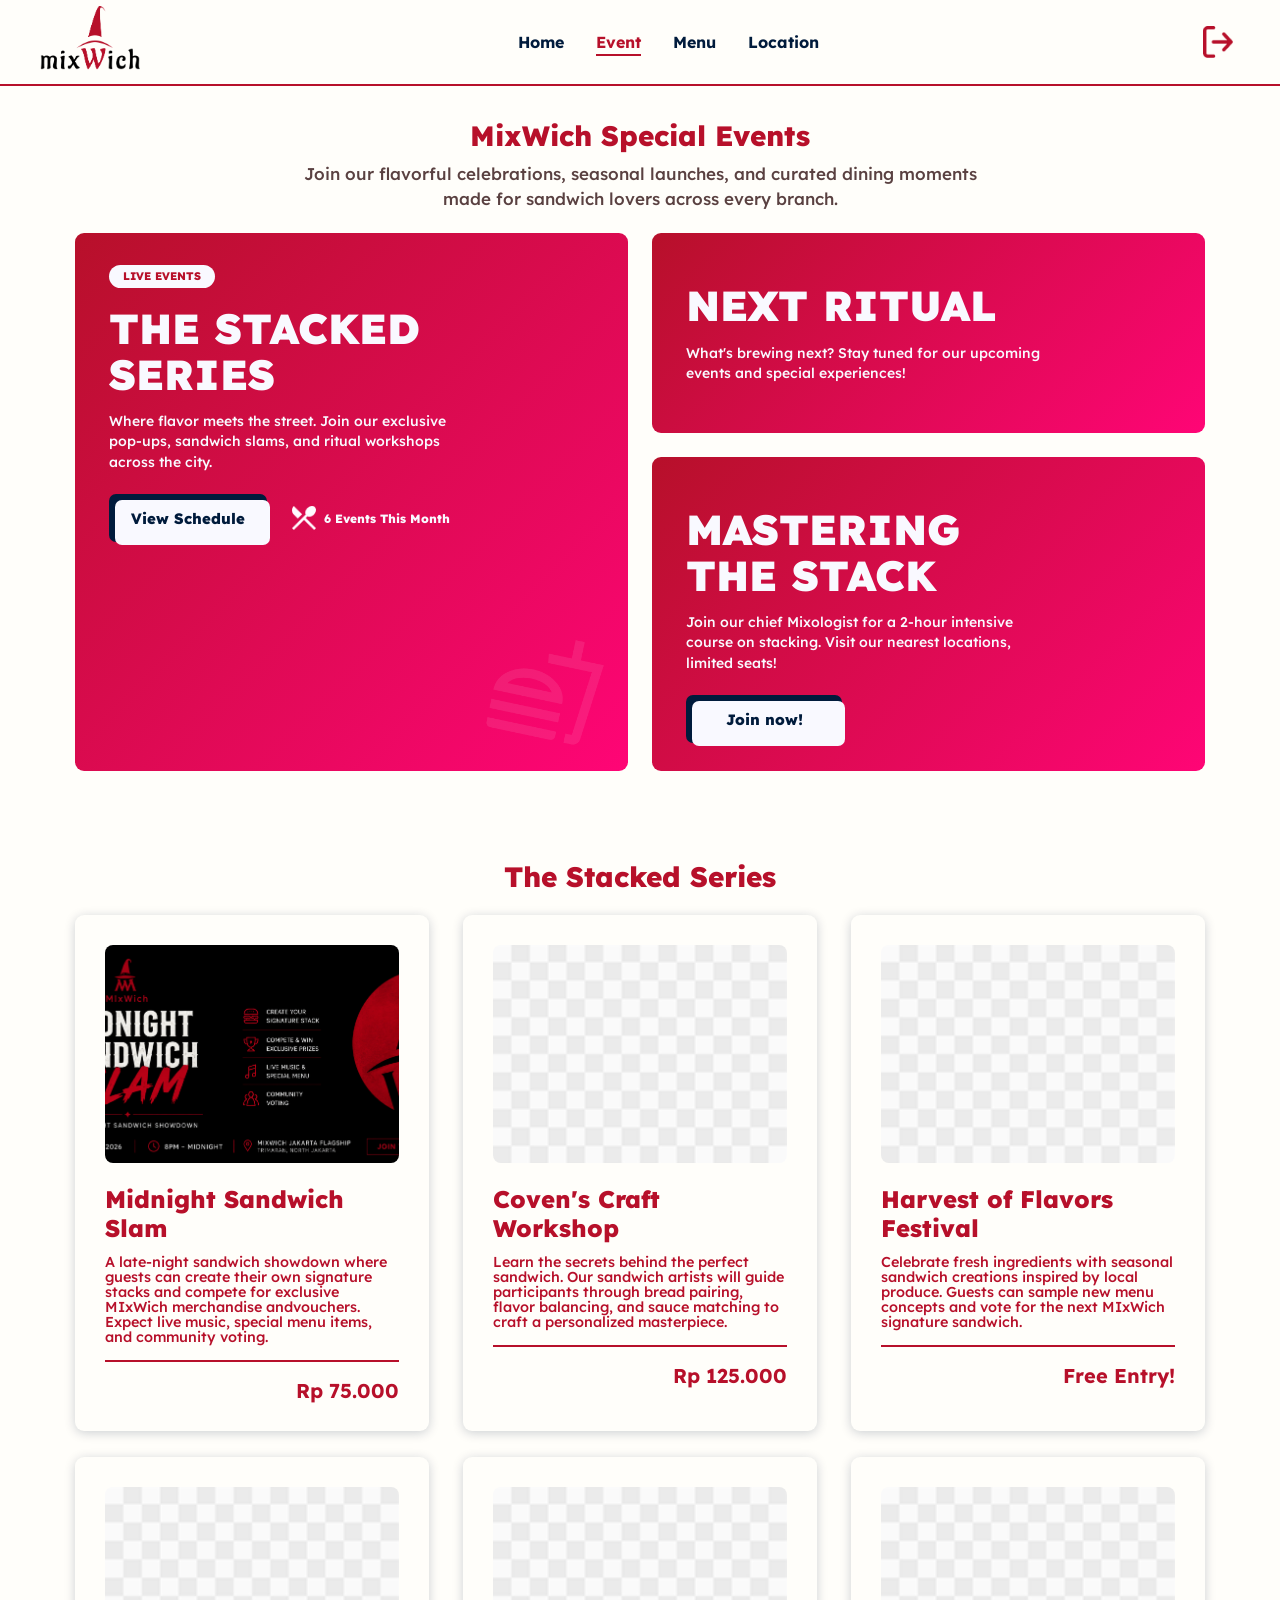
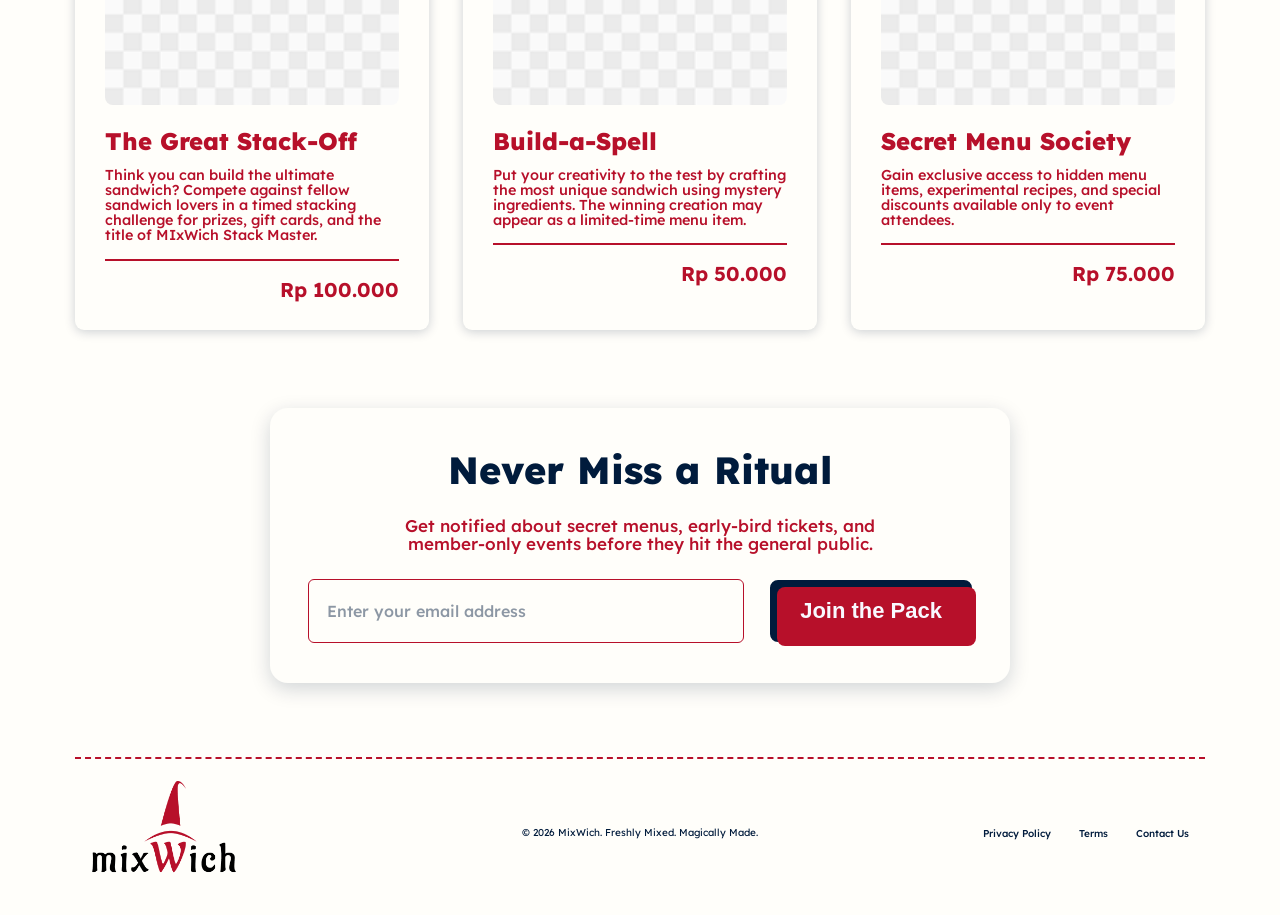
==== commit e160e93f: "location page done" ====
--- a/event.html
+++ b/event.html
@@ -84,12 +84,12 @@
         </div>
         <div class="ingredient-grid eventpage">
           <article class="ingredient-card eventpage-cards">
-            <img src="img/image.png" alt="Nama Bahan 01" />
+            <img src="img/events/midnight.png" alt="Nama Bahan 01" />
             <h3>Midnight Sandwich Slam</h3>
             <p>
               A late-night sandwich showdown where guests can create their own
-              signature stacks and compete for exclusive MIxWich merchandise and
-              vouchers. Expect live music, special menu items, and community
+              signature stacks and compete for exclusive MIxWich merchandise
+              andvouchers. Expect live music, special menu items, and community
               voting.
             </p>
             <hr />
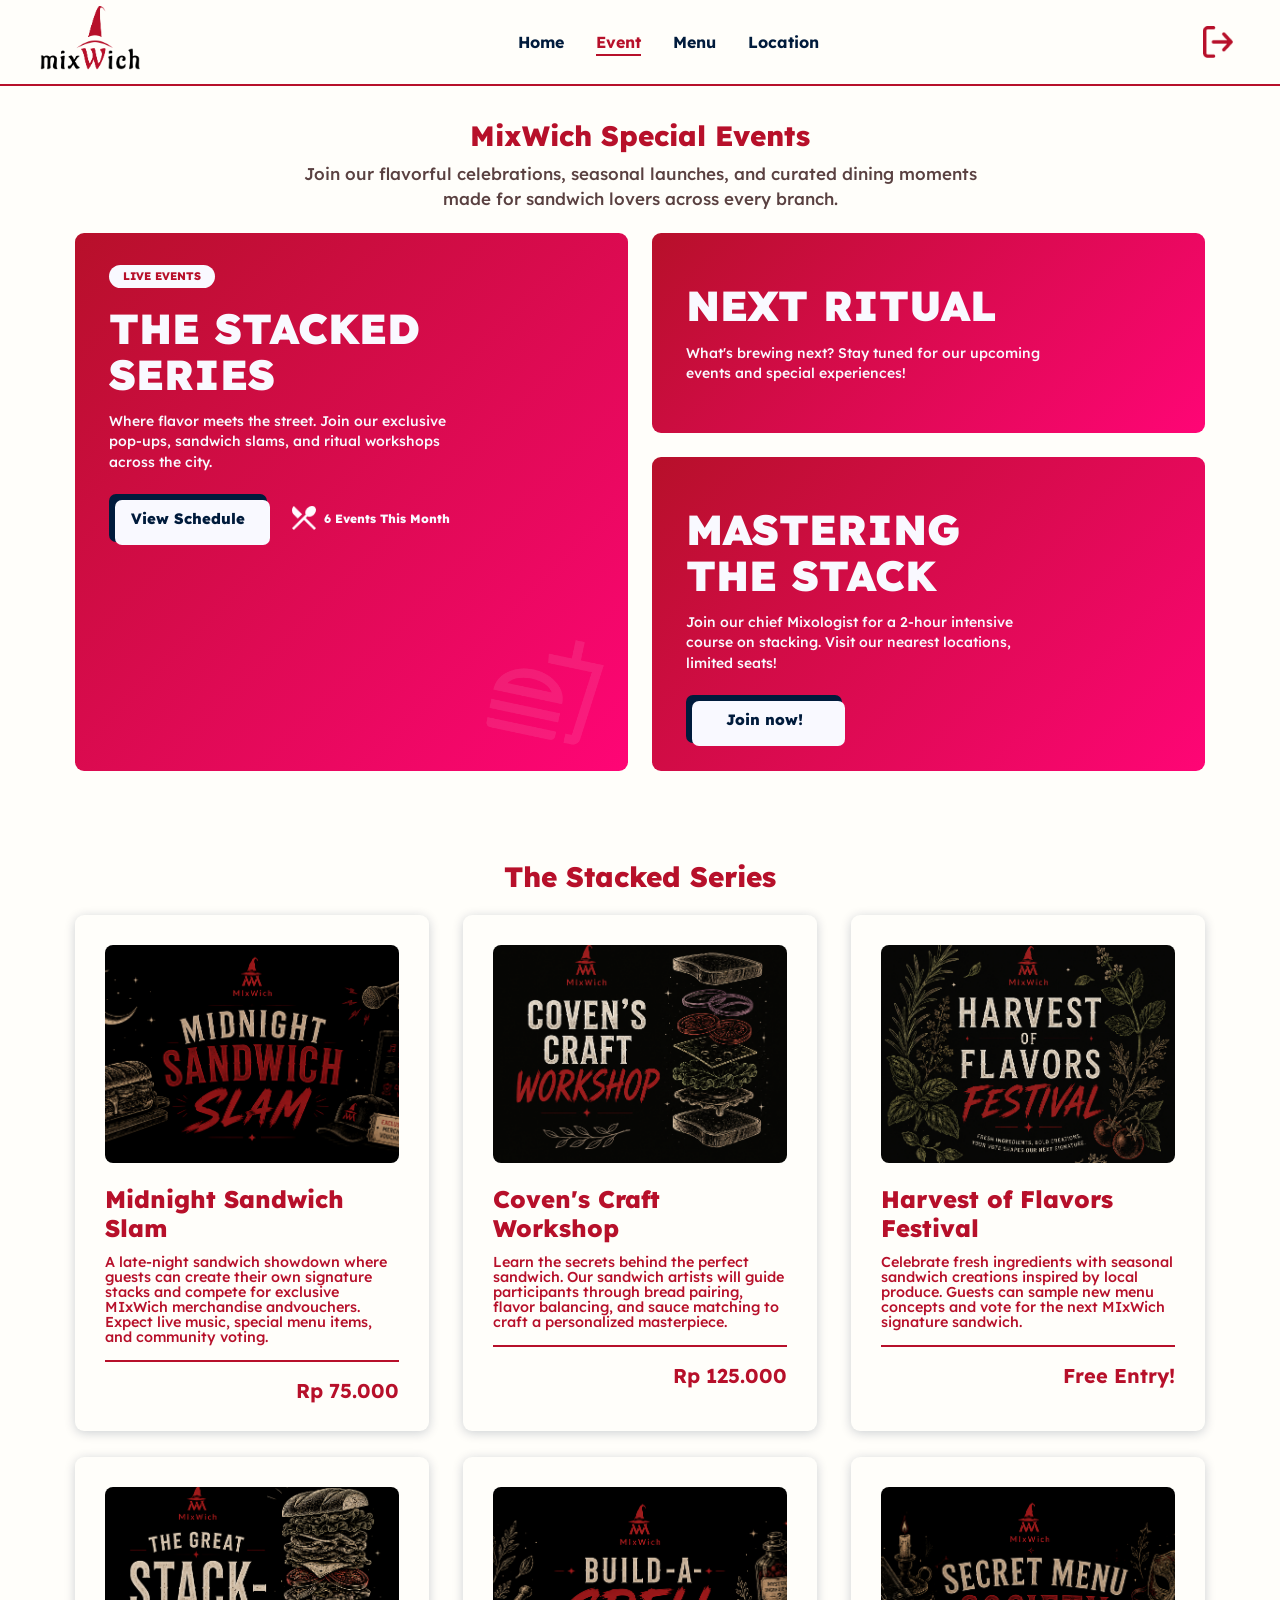
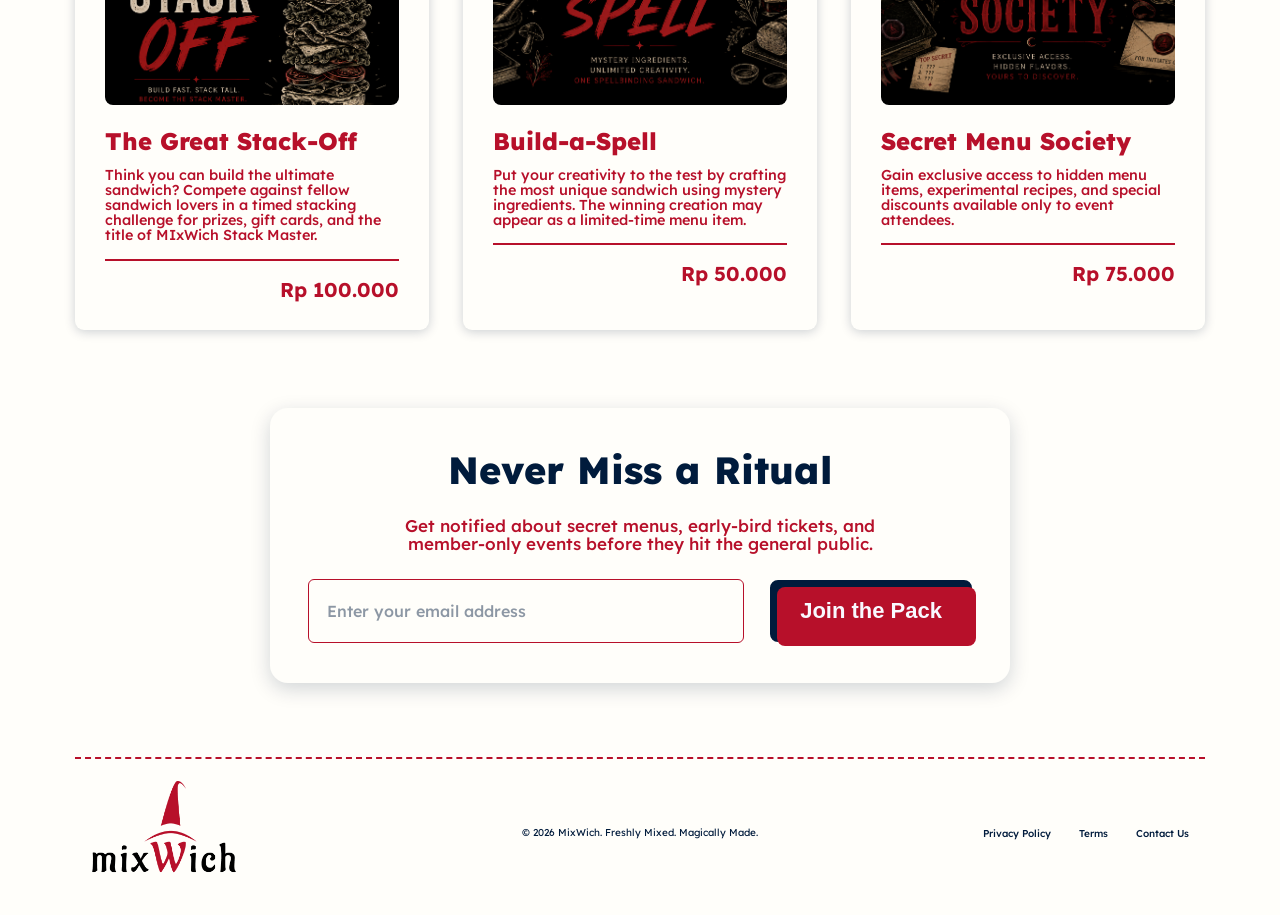
==== commit 1dbab9b1: "added pics for events" ====
--- a/event.html
+++ b/event.html
@@ -73,7 +73,7 @@
               Join our chief Mixologist for a 2-hour intensive course on
               stacking. Visit our nearest locations, limited seats!
             </p>
-            <a class="event-button" href="">Join now!</a>
+            <a class="event-button" href="location.html">Join now!</a>
           </article>
         </div>
       </section>
@@ -84,7 +84,10 @@
         </div>
         <div class="ingredient-grid eventpage">
           <article class="ingredient-card eventpage-cards">
-            <img src="img/events/midnight.png" alt="Nama Bahan 01" />
+            <img
+              src="img/events/midnight.png"
+              alt="Midnight sandwich slam event"
+            />
             <h3>Midnight Sandwich Slam</h3>
             <p>
               A late-night sandwich showdown where guests can create their own
@@ -96,7 +99,7 @@
             <p class="event-price">Rp 75.000</p>
           </article>
           <article class="ingredient-card eventpage-cards">
-            <img src="img/image.png" alt="Nama Bahan 01" />
+            <img src="img/events/covencraft.png" alt="Coven Craft Workshop" />
             <h3>Coven's Craft Workshop</h3>
             <p>
               Learn the secrets behind the perfect sandwich. Our sandwich
@@ -107,7 +110,10 @@
             <p class="event-price">Rp 125.000</p>
           </article>
           <article class="ingredient-card eventpage-cards">
-            <img src="img/image.png" alt="Nama Bahan 01" />
+            <img
+              src="img/events/harvest.png"
+              alt="Harvest of Flavors Festival"
+            />
             <h3>Harvest of Flavors Festival</h3>
             <p>
               Celebrate fresh ingredients with seasonal sandwich creations
@@ -118,7 +124,10 @@
             <p class="event-price">Free Entry!</p>
           </article>
           <article class="ingredient-card eventpage-cards">
-            <img src="img/image.png" alt="Nama Bahan 01" />
+            <img
+              src="img/events/stackoff.png"
+              alt="The Great Stack-Off event"
+            />
             <h3>The Great Stack-Off</h3>
             <p>
               Think you can build the ultimate sandwich? Compete against fellow
@@ -129,7 +138,7 @@
             <p class="event-price">Rp 100.000</p>
           </article>
           <article class="ingredient-card eventpage-cards">
-            <img src="img/image.png" alt="Nama Bahan 01" />
+            <img src="img/events/buildaspell.png" alt="Build-a-Spell event" />
             <h3>Build-a-Spell</h3>
             <p>
               Put your creativity to the test by crafting the most unique
@@ -140,7 +149,10 @@
             <p class="event-price">Rp 50.000</p>
           </article>
           <article class="ingredient-card eventpage-cards">
-            <img src="img/image.png" alt="Nama Bahan 01" />
+            <img
+              src="img/events/secretmenu.png"
+              alt="Secret Menu Society event"
+            />
             <h3>Secret Menu Society</h3>
             <p>
               Gain exclusive access to hidden menu items, experimental recipes,
